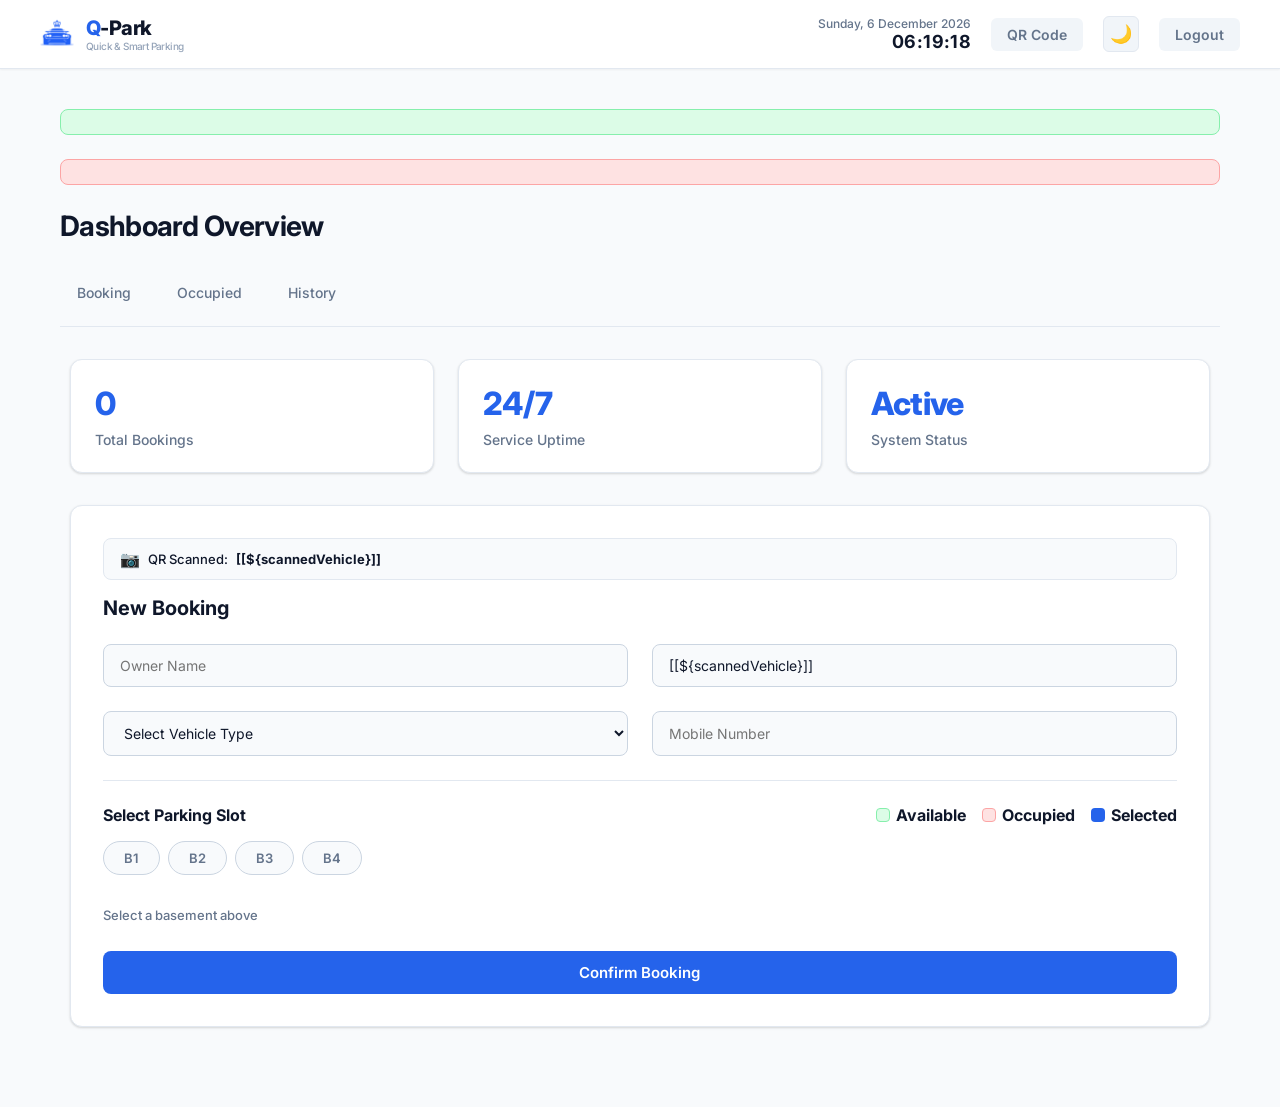
==== src/main/resources/templates/index.html @ b8084961 "QR Part 1" ====
<!DOCTYPE html>
<html xmlns:th="http://www.thymeleaf.org">

<head>

    <meta charset="UTF-8">
    <title>Q-Park - Dashboard</title>
    <link rel="icon" type="image/png" href="/logo.png">

    <link href="https://fonts.googleapis.com/css2?family=Inter:wght@400;500;600;700;800&display=swap" rel="stylesheet">
    <style>

        *{
            margin:0;
            padding:0;
            box-sizing:border-box;
            font-family:'Inter', system-ui, -apple-system, sans-serif;
        }

        :root{
            --bg-body:#F8FAFC;
            --bg-card:#FFFFFF;
            --bg-header:#FFFFFF;
            --bg-input:#F8FAFC;
            --bg-th:#F8FAFC;
            --text-primary:#0F172A;
            --text-secondary:#64748B;
            --text-muted:#94A3B8;
            --border:#E2E8F0;
            --border-input:#CBD5E1;
            --hover-bg:#F1F5F9;
        }
        body.dark-mode{
            --bg-body:#0F172A;
            --bg-card:#1E293B;
            --bg-header:#1E293B;
            --bg-input:#1E293B;
            --bg-th:#1E293B;
            --text-primary:#F1F5F9;
            --text-secondary:#94A3B8;
            --text-muted:#64748B;
            --border:#334155;
            --border-input:#475569;
            --hover-bg:#334155;
        }

        body{
            background-color:var(--bg-body);
            color:var(--text-primary);
            -webkit-font-smoothing: antialiased;
        }
        .header{
            background:var(--bg-header);
            padding:16px 40px;
            display:flex;
            justify-content:space-between;
            align-items:center;
            position:sticky;
            top:0;
            z-index:100;
            border-bottom: 1px solid var(--border);
            box-shadow: 0 1px 2px 0 rgba(0, 0, 0, 0.05);
        }

        .logo{
            font-size:24px;
            font-weight:800;
            letter-spacing: -0.025em;
            color: var(--text-primary);
            display: flex;
            align-items: center;
            gap: 8px;
        }

        .logo span{
            color:#2563EB;
        }

        .logout{
            text-decoration:none;
            background:var(--hover-bg);
            color:var(--text-secondary);
            padding:8px 16px;
            border-radius:6px;
            font-weight:600;
            font-size: 14px;
            transition: all 0.2s;
        }

        .logout:hover{
            background:var(--border);
            color:var(--text-primary);
        }
        .container{
            max-width: 1200px;
            margin: 0 auto;
            padding: 40px 20px;
        }

        h1{
            font-size: 28px;
            font-weight: 700;
            color:var(--text-primary);
            margin-bottom:32px;
            letter-spacing: -0.025em;
        }
        .navbar{
            display:flex;
            gap:12px;
            margin-bottom:32px;
            border-bottom: 1px solid var(--border);
            padding-bottom: 16px;
        }

        .nav-btn{
            background:transparent;
            color:var(--text-secondary);
            border:1px solid transparent;
            padding:8px 16px;
            border-radius:6px;
            cursor:pointer;
            font-weight:500;
            font-size:14px;
            transition:all .2s ease;
        }

        .nav-btn:hover{
            background:var(--hover-bg);
            color:var(--text-primary);
        }

        .nav-btn:focus {
            background: #EFF6FF;
            color: #1D4ED8;
            border-color: #BFDBFE;
        }
        .slider-container{
            overflow:hidden;
            width:100%;
        }

        .slider{
            display:flex;
            width:300%;
            transition:transform .5s cubic-bezier(0.4, 0, 0.2, 1);
            align-items: flex-start;
        }

        .page{
            width:33.333%;
            padding:0 10px;
        }
        .stats{
            display:flex;
            gap:24px;
            margin-bottom:32px;
        }

        .card{
            flex:1;
            background:var(--bg-card);
            padding:24px;
            border-radius:12px;
            border: 1px solid var(--border);
            box-shadow: 0 1px 3px 0 rgba(0, 0, 0, 0.1), 0 1px 2px 0 rgba(0, 0, 0, 0.06);
        }

        .card h2{
            font-size: 32px;
            font-weight: 800;
            color:#2563EB;
            margin-bottom:8px;
            letter-spacing: -0.025em;
        }

        .card p{
            color:var(--text-secondary);
            font-size: 14px;
            font-weight: 500;
        }
        .form-box{
            background:var(--bg-card);
            padding:32px;
            border-radius:12px;
            border: 1px solid var(--border);
            box-shadow: 0 1px 3px 0 rgba(0, 0, 0, 0.1), 0 1px 2px 0 rgba(0, 0, 0, 0.06);
            margin-bottom:40px;
        }

        .form-grid{
            display:grid;
            grid-template-columns:1fr 1fr;
            gap:24px;
        }
        input,
        select{
            width:100%;
            padding:12px 16px;
            border:1px solid var(--border-input);
            border-radius:8px;
            font-size:14px;
            background-color: var(--bg-input);
            color: var(--text-primary);
            transition: all 0.2s;
        }

        input:focus,
        select:focus{
            outline:none;
            border-color:#3B82F6;
            background-color: var(--bg-card);
            box-shadow: 0 0 0 3px rgba(59, 130, 246, 0.1);
        }
        .book-btn{
            margin-top:24px;
            background:#2563EB;
            color:white;
            border:none;
            padding:12px 24px;
            border-radius:8px;
            cursor:pointer;
            font-size:15px;
            font-weight:600;
            transition: background 0.2s;
            width: 100%;
        }

        .book-btn:hover{
            background:#1D4ED8;
        }
        .error{
            color:#EF4444;
            margin-top:16px;
            font-weight:500;
            font-size: 14px;
            text-align: center;
        }
        .table-box{
            background:var(--bg-card);
            border-radius:12px;
            border: 1px solid var(--border);
            box-shadow: 0 1px 3px 0 rgba(0, 0, 0, 0.1), 0 1px 2px 0 rgba(0, 0, 0, 0.06);
            overflow: hidden;
        }

        table{
            width:100%;
            border-collapse:collapse;
        }
        th{
            background:var(--bg-th);
            color:var(--text-secondary);
            padding:16px 24px;
            font-weight: 600;
            font-size: 12px;
            text-transform: uppercase;
            letter-spacing: 0.05em;
            border-bottom: 1px solid var(--border);
            text-align: left;
        }

        td{
            padding:16px 24px;
            text-align:left;
            border-bottom:1px solid var(--border);
            font-size: 14px;
            color: var(--text-primary);
        }

        tr:hover{
            background:var(--hover-bg);
        }
        .delete-btn{
            background:transparent;
            color:#EF4444;
            border: 1px solid #FECACA;
            padding:6px 12px;
            text-decoration:none;
            border-radius:6px;
            font-weight: 500;
            font-size: 13px;
            transition: all 0.2s;
            display: inline-block;
        }

        .delete-btn:hover{
            background:#FEF2F2;
            border-color: #EF4444;
        }
        .slot-layout{
            display:flex;
            flex-direction:column;
            gap:16px;
            margin-top:24px;
            padding-top:24px;
            border-top:1px solid var(--border);
        }
        .slot-header{
            display:flex;
            justify-content:space-between;
            align-items:center;
            flex-wrap:wrap;
            gap:12px;
        }
        .slot-header span{
            font-size:16px;
            font-weight:700;
            color:var(--text-primary);
        }
        .basement-tabs{
            display:flex;
            gap:8px;
            flex-wrap:wrap;
        }
        .basement-tab{
            padding:8px 20px;
            border-radius:20px;
            border:1px solid var(--border-input);
            background:var(--bg-input);
            color:var(--text-secondary);
            font-weight:600;
            font-size:13px;
            cursor:pointer;
            transition:all .2s;
        }
        .basement-tab:hover{
            border-color:#3B82F6;
            color:var(--text-primary);
        }
        .basement-tab.active{
            background:#2563EB;
            color:#fff;
            border-color:#2563EB;
        }
        .legend{
            display:flex;
            gap:16px;
            flex-wrap:wrap;
            font-size:12px;
            color:var(--text-secondary);
            font-weight:500;
        }
        .legend-item{
            display:flex;
            align-items:center;
            gap:6px;
        }
        .legend-dot{
            width:14px;
            height:14px;
            border-radius:4px;
            display:inline-block;
        }
        .legend-dot.avail{ background:#DCFCE7; border:1px solid #86EFAC; }
        .legend-dot.occ{ background:#FEE2E2; border:1px solid #FCA5A5; }
        .legend-dot.sel{ background:#2563EB; }
        body.dark-mode .legend-dot.avail{ background:#064E3B; border-color:#059669; }
        body.dark-mode .legend-dot.occ{ background:#7F1D1D; border-color:#DC2626; }
        .slot-grid{
            display:grid;
            grid-template-columns:repeat(10,1fr);
            gap:8px;
            max-width:100%;
        }
        .slot-tile{
            aspect-ratio:1;
            border-radius:8px;
            display:flex;
            align-items:center;
            justify-content:center;
            font-size:11px;
            font-weight:600;
            cursor:pointer;
            border:2px solid transparent;
            transition:all .15s;
            min-width:0;
            min-height:44px;
            background:var(--bg-input);
            color:var(--text-secondary);
            border-color:var(--border-input);
        }
        .slot-tile.available{
            background:#DCFCE7;
            color:#166534;
            border-color:#86EFAC;
        }
        .slot-tile.available:hover{
            background:#BBF7D0;
            transform:scale(1.08);
        }
        .slot-tile.occupied{
            background:#FEE2E2;
            color:#991B1B;
            border-color:#FCA5A5;
            cursor:not-allowed;
            opacity:.65;
        }
        .slot-tile.selected{
            background:#2563EB !important;
            color:#fff !important;
            border-color:#1D4ED8 !important;
            transform:scale(1.08);
            box-shadow:0 4px 12px rgba(37,99,235,.35);
        }
        body.dark-mode .slot-tile.available{
            background:#064E3B;
            color:#6EE7B7;
            border-color:#059669;
        }
        body.dark-mode .slot-tile.available:hover{
            background:#065F46;
        }
        body.dark-mode .slot-tile.occupied{
            background:#7F1D1D;
            color:#FCA5A5;
            border-color:#DC2626;
        }
        @media(max-width:768px){

            .form-grid{
                grid-template-columns:1fr;
            }

            .stats{
                flex-direction:column;
            }

            .header{
                padding: 16px 20px;
            }

            .slot-grid{
                grid-template-columns:repeat(5,1fr);
                gap:4px;
            }
            .slot-tile{
                font-size:9px;
                min-height:36px;
                border-radius:6px;
            }
            table{
                font-size:12px;
                display: block;
                overflow-x: auto;
            }

        }
    </style>
</head>
<body>

<div class="header">

    <div class="logo" style="gap:12px;">
        <img src="/logo.png" alt="Q-Park" style="width:34px;height:34px;border-radius:8px;object-fit:cover;">
        <div>
            <div style="font-size:20px;font-weight:800;line-height:1.2;"><span>Q</span>-Park</div>
            <div style="font-size:10px;color:#94A3B8;font-weight:500;">Quick &amp; Smart Parking</div>
        </div>
    </div>

    <div style="display:flex;align-items:center;gap:20px;">
        <div id="liveClock" style="text-align:right;">
            <div id="liveDate" style="font-size:12px;color:var(--text-secondary);font-weight:500;"></div>
            <div id="liveTime" style="font-size:18px;font-weight:700;color:var(--text-primary);letter-spacing:0.02em;"></div>
        </div>
        <a href="/qrcode" style="background:var(--hover-bg);color:var(--text-secondary);text-decoration:none;padding:8px 16px;border-radius:6px;font-weight:600;font-size:14px;transition:all 0.2s;display:flex;align-items:center;gap:6px;">QR Code</a>
        <button id="darkModeToggle" onclick="toggleDarkMode()" style="background:var(--hover-bg);border:1px solid var(--border);border-radius:6px;width:36px;height:36px;cursor:pointer;font-size:18px;display:flex;align-items:center;justify-content:center;line-height:1;">🌙</button>
        <a href="/logout" class="logout">
            Logout
        </a>
    </div>

</div>

<div class="container">

    <div th:if="${success}" style="background:#DCFCE7;color:#166534;padding:12px 20px;border-radius:8px;margin-bottom:24px;font-weight:500;font-size:14px;border:1px solid #86EFAC;" th:text="${success}"></div>
    <div th:if="${error}" style="background:#FEE2E2;color:#991B1B;padding:12px 20px;border-radius:8px;margin-bottom:24px;font-weight:500;font-size:14px;border:1px solid #FCA5A5;" th:text="${error}"></div>

    <h1>Dashboard Overview</h1>

    <div class="navbar">

        <button class="nav-btn"
                onclick="showDashboard()">
            Booking
        </button>

        <button class="nav-btn"
                onclick="showOccupied()">
            Occupied
        </button>

        <button class="nav-btn"
                onclick="showHistory()">
            History
        </button>

    </div>
    <div class="slider-container">

        <div class="slider" id="slider">
            <div class="page">

                <div class="stats">

                    <div class="card">
                        <h2 th:text="${#lists.size(list)}">0</h2>
                        <p>Total Bookings</p>
                    </div>

                    <div class="card">
                        <h2>24/7</h2>
                        <p>Service Uptime</p>
                    </div>

                    <div class="card">
                        <h2>Active</h2>
                        <p>System Status</p>
                    </div>

                </div>

                <div class="form-box">

                    <h2 style="margin-bottom:24px; font-size:20px; color:var(--text-primary);">
                        New Booking
                    </h2>

                    <form action="/save" method="post" onsubmit="return validateSlot()">

                        <div class="form-grid">
                            <input type="text"
                                   name="ownerName"
                                   placeholder="Owner Name"
                                   required>
                            <input type="text"
                                   name="vehicleNumber"
                                   id="vehicleInput"
                                   placeholder="KA 01 AB 1234"
                                   pattern="[A-Z]{2} [0-9]{2} [A-Z]{1,2} [0-9]{4}"
                                   oninput="var v=this.value.toUpperCase().replace(/[^A-Z0-9]/g,'');var r='';if(v.length>0)r+=v.slice(0,2);if(v.length>2)r+=' '+v.slice(2,4);if(v.length>4)r+=' '+v.slice(4,Math.min(6,v.length));if(v.length>6)r+=' '+v.slice(6,10);this.value=r;"
                                   required>
                            <select name="vehicleType" required>
                                <option value="">Select Vehicle Type</option>
                                <option value="Car">Car</option>
                                <option value="Bike">Bike</option>
                                <option value="Scooter">Scooter</option>
                                <option value="Auto Rickshaw">Auto Rickshaw</option>
                                <option value="Electric Car">Electric Car</option>
                                <option value="Electric Two Wheeler">Electric Two Wheeler</option>
                            </select>
                            <input type="text"
                                   name="mobileNumber"
                                   placeholder="Mobile Number"
                                   pattern="[0-9]{10}"
                                   maxlength="10"
                                   oninput="this.value=this.value.replace(/[^0-9]/g,'')"
                                   required>
                        </div>

                        <div class="slot-layout" id="slotLayout">
                            <div class="slot-header">
                                <span>Select Parking Slot</span>
                                <div class="legend">
                                    <span class="legend-item"><span class="legend-dot avail"></span> Available</span>
                                    <span class="legend-item"><span class="legend-dot occ"></span> Occupied</span>
                                    <span class="legend-item"><span class="legend-dot sel"></span> Selected</span>
                                </div>
                            </div>
                            <div class="basement-tabs">
                                <div class="basement-tab" data-b="B1" onclick="selectBasement('B1')">B1</div>
                                <div class="basement-tab" data-b="B2" onclick="selectBasement('B2')">B2</div>
                                <div class="basement-tab" data-b="B3" onclick="selectBasement('B3')">B3</div>
                                <div class="basement-tab" data-b="B4" onclick="selectBasement('B4')">B4</div>
                            </div>
                            <div class="slot-grid" id="slotGrid"></div>
                            <input type="hidden" name="slotNumber" id="selectedSlot">
                            <div id="slotStatus" style="font-size:13px;color:var(--text-secondary);font-weight:500;min-height:20px;">Select a basement above</div>
                        </div>

                        <button type="submit" class="book-btn">
                            Confirm Booking
                        </button>

                    </form>

                </div>

            </div>
            <!-- PAGE 2 -->

            <div class="page">

                <div class="table-box">

                    <div style="padding: 24px; border-bottom: 1px solid var(--border);">
                        <h2 style="font-size:20px; color:var(--text-primary);">
                            Active Records
                        </h2>
                        <p style="color:var(--text-secondary); font-size:14px; margin-top:4px;">
                            Manage current parking slot allocations.
                        </p>
                        <form style="padding:20px;display:flex;gap:12px;align-items:center;">

                            <input type="text"
                                   id="searchInput"
                                   oninput="filterTable()"
                                   placeholder="Search by vehicle number, name, type, slot or mobile..."
                                   style="flex:1;">

                            <button type="button" onclick="exportCSV('occupied')" style="padding:8px 16px;background:#2563EB;color:white;border:none;border-radius:6px;cursor:pointer;font-weight:600;font-size:13px;white-space:nowrap;">Export CSV</button>

                        </form>

                        <div style="padding:0 20px 16px 20px;display:flex;gap:8px;flex-wrap:wrap;align-items:center;">
                            <span style="font-size:13px;font-weight:600;color:var(--text-secondary);white-space:nowrap;">Sort by:</span>
                            <select id="sortCol" onchange="sortTable()" style="padding:6px 10px;border:1px solid var(--border-input);border-radius:6px;font-size:13px;background:var(--bg-input);color:var(--text-primary);max-width:140px;">
                                <option value="">Default</option>
                                <option value="type">Vehicle Type</option>
                                <option value="slot">Slot Number</option>
                                <option value="time">Entry Time</option>
                            </select>
                            <button id="sortDirBtn" onclick="toggleSortDir()" style="padding:6px 12px;border:1px solid var(--border-input);border-radius:6px;font-size:13px;background:var(--bg-input);color:var(--text-primary);cursor:pointer;font-weight:600;min-width:90px;">Ascending</button>
                        </div>
                    </div>

                    <table id="occupiedTable">

                        <thead>
                        <tr>
                            <th>ID</th>
                            <th>Owner Name</th>
                            <th>Vehicle Number</th>
                            <th>Vehicle Type</th>
                            <th>Slot Number</th>
                            <th>Mobile</th>
                            <th>Entry Time</th>
                            <th>Actions</th>
                        </tr>
                        </thead>

                        <tbody>

                        <tr th:each="p : ${list}">

                            <td th:text="${p.id}"></td>
                            <td th:text="${p.ownerName}"></td>
                            <td th:text="${p.vehicleNumber}"></td>
                            <td th:text="${p.vehicleType}"></td>
                            <td th:text="${p.slotNumber}"></td>
                            <td th:text="${p.mobileNumber}"></td>
                            <td th:text="${#temporals.format(p.entryTime, 'dd-MM-yyyy | hh:mm a')}"></td>

                            <td>
                                <div style="display: flex; gap: 8px;">
                                    <a th:href="@{/edit/{id}(id=${p.id})}"
                                       style="background:#2563EB;
                                              color:white;
                                              padding:6px 12px;
                                              border-radius:6px;
                                              text-decoration:none;
                                              display:inline-block;">
                                        Edit
                                    </a>

                                    <a th:href="@{/left/{id}(id=${p.id})}"
                                       onclick="return confirm('Mark this vehicle as Left and move to History?')"
                                       style="background:#16A34A;
                                              color:white;
                                              padding:6px 12px;
                                              border-radius:6px;
                                              text-decoration:none;
                                              display:inline-block;
                                              font-weight:600;">
                                        Left
                                    </a>

                                    <a class="delete-btn"
                                       th:href="@{/delete/{id}(id=${p.id})}"
                                       onclick="return confirm('Delete this booking?')">
                                        Delete
                                    </a>
                                </div>
                            </td>

                        </tr>

                        </tbody>

                    </table>

                </div>

            </div>
            <!-- PAGE 3 -->

            <div class="page">

                <div class="table-box">

                    <div style="padding: 24px; border-bottom: 1px solid var(--border);">
                        <h2 style="font-size:20px; color:var(--text-primary);">
                            Parking History
                        </h2>
                        <p style="color:var(--text-secondary); font-size:14px; margin-top:4px;">
                            Records of vehicles that have left.
                        </p>
                        <div style="padding:0 24px 16px 24px;">
                            <button type="button" onclick="exportCSV('history')" style="padding:8px 16px;background:#2563EB;color:white;border:none;border-radius:6px;cursor:pointer;font-weight:600;font-size:13px;">Export CSV</button>
                        </div>
                    </div>

                    <table id="historyTable">

                        <thead>
                        <tr>
                            <th>ID</th>
                            <th>Owner Name</th>
                            <th>Vehicle Number</th>
                            <th>Vehicle Type</th>
                            <th>Slot Number</th>
                            <th>Mobile</th>
                            <th>Entry Time</th>
                            <th>Left At</th>
                        </tr>
                        </thead>

                        <tbody>

                        <tr th:each="p : ${history}">

                            <td th:text="${p.id}"></td>
                            <td th:text="${p.ownerName}"></td>
                            <td th:text="${p.vehicleNumber}"></td>
                            <td th:text="${p.vehicleType}"></td>
                            <td th:text="${p.slotNumber}"></td>
                            <td th:text="${p.mobileNumber}"></td>
                            <td th:text="${#temporals.format(p.entryTime, 'dd-MM-yyyy | hh:mm a')}"></td>
                            <td th:text="${#temporals.format(p.exitTime, 'dd-MM-yyyy | hh:mm a')}"></td>

                        </tr>

                        </tbody>

                    </table>

                </div>

            </div>
        </div> <!-- slider -->

    </div> <!-- slider-container -->

</div> <!-- container -->

<script>
    var occupiedSlots = "[(${occupied})]".split(',').filter(Boolean);

    function showDashboard() {
        document.getElementById("slider").style.transform =
            "translateX(0%)";
    }

    function showOccupied() {
        document.getElementById("slider").style.transform =
            "translateX(-33.333%)";
    }

    function showHistory() {
        document.getElementById("slider").style.transform =
            "translateX(-66.666%)";
    }

    var selectedBasement = '';

    function selectBasement(b) {
        selectedBasement = b;
        document.querySelectorAll('.basement-tab').forEach(function(t) {
            t.classList.toggle('active', t.getAttribute('data-b') === b);
        });
        buildGrid(b);
    }

    function buildGrid(b) {
        var grid = document.getElementById('slotGrid');
        var hidden = document.getElementById('selectedSlot');
        var status = document.getElementById('slotStatus');
        hidden.value = '';
        status.textContent = b + ' — Select a slot';
        grid.innerHTML = '';
        for (var i = 1; i <= 50; i++) {
            var n = i.toString().padStart(2, '0');
            var slotVal = b + '-' + n;
            var tile = document.createElement('div');
            tile.className = 'slot-tile';
            tile.textContent = n;
            tile.dataset.slot = slotVal;
            var isOccupied = occupiedSlots.indexOf(slotVal) >= 0;
            if (isOccupied) {
                tile.classList.add('occupied');
            } else {
                tile.classList.add('available');
                tile.onclick = function() {
                    document.querySelectorAll('.slot-tile.selected').forEach(function(t) {
                        t.classList.remove('selected');
                    });
                    this.classList.add('selected');
                    document.getElementById('selectedSlot').value = this.dataset.slot;
                    document.getElementById('slotStatus').textContent = 'Selected: ' + this.dataset.slot;
                };
            }
            grid.appendChild(tile);
        }
    }

    function validateSlot() {
        var val = document.getElementById('selectedSlot').value;
        if (!val) {
            alert('Please select a parking slot from the grid.');
            return false;
        }
        return true;
    }

    function updateClock() {
        var now = new Date();
        var days = ['Sunday','Monday','Tuesday','Wednesday','Thursday','Friday','Saturday'];
        var months = ['January','February','March','April','May','June','July','August','September','October','November','December'];
        document.getElementById('liveDate').textContent = days[now.getDay()] + ', ' + now.getDate() + ' ' + months[now.getMonth()] + ' ' + now.getFullYear();
        document.getElementById('liveTime').textContent = now.getHours().toString().padStart(2,'0') + ':' + now.getMinutes().toString().padStart(2,'0') + ':' + now.getSeconds().toString().padStart(2,'0');
    }
    updateClock();
    setInterval(updateClock, 1000);

    var sortAsc = true;

    function toggleSortDir() {
        sortAsc = !sortAsc;
        document.getElementById('sortDirBtn').textContent = sortAsc ? 'Ascending' : 'Descending';
        sortTable();
    }

    function sortTable() {
        var mode = document.getElementById('sortCol').value;
        var tbody = document.querySelector('table tbody');
        var rows = Array.from(tbody.querySelectorAll('tr'));
        if (!mode) { rows.forEach(function(r) { r.style.display = ''; }); filterTable(); return; }
        var col;
        if (mode === 'type') col = 3;
        else if (mode === 'slot') col = 4;
        else if (mode === 'time') col = 6;
        rows.sort(function(a, b) {
            var va = a.cells[col].textContent.trim();
            var vb = b.cells[col].textContent.trim();
            var cmp = va.localeCompare(vb);
            return sortAsc ? cmp : -cmp;
        });
        rows.forEach(function(r) { tbody.appendChild(r); });
        filterTable();
    }

    function filterTable() {
        var q = document.getElementById('searchInput').value.toLowerCase();
        var rows = document.querySelectorAll('table tbody tr');
        for (var i = 0; i < rows.length; i++) {
            var text = '';
            var cols = rows[i].querySelectorAll('td');
            for (var j = 0; j < cols.length - 1; j++) {
                text += cols[j].textContent.toLowerCase() + ' ';
            }
            rows[i].style.display = text.indexOf(q) >= 0 ? '' : 'none';
        }
    }

    var scannedVehicle = '[[${scannedVehicle}]]';

    function applyScannedVehicle() {
        if (scannedVehicle && scannedVehicle !== '') {
            var inp = document.getElementById('vehicleInput');
            if (inp) {
                inp.value = scannedVehicle;
                inp.readOnly = true;
                inp.style.background = 'var(--bg-th)';
                inp.style.cursor = 'not-allowed';
            }
            var banner = document.createElement('div');
            banner.id = 'scanBanner';
            banner.style.cssText = 'background:var(--bg-th);color:var(--text-primary);padding:10px 16px;border-radius:8px;margin-bottom:16px;font-weight:500;font-size:13px;border:1px solid var(--border);display:flex;align-items:center;gap:8px;';
            banner.innerHTML = '<span style="font-size:16px;">\uD83D\uDCF7</span> QR Scanned: <strong>' + scannedVehicle + '</strong>';
            var form = document.querySelector('.form-box');
            if (form) form.insertBefore(banner, form.firstChild);
        }
    }
    applyScannedVehicle();

    function toggleDarkMode() {
        document.body.classList.toggle('dark-mode');
        var isDark = document.body.classList.contains('dark-mode');
        localStorage.setItem('sppn-dark-mode', isDark ? 'true' : 'false');
        document.getElementById('darkModeToggle').textContent = isDark ? '\u2600\uFE0F' : '\uD83C\uDF19';
    }

    function applyDarkMode() {
        var isDark = localStorage.getItem('sppn-dark-mode') === 'true';
        if (isDark) {
            document.body.classList.add('dark-mode');
            document.getElementById('darkModeToggle').textContent = '\u2600\uFE0F';
        }
    }
    applyDarkMode();

    function exportCSV(type) {
        var tableId = type === 'occupied' ? 'occupiedTable' : 'historyTable';
        var filename = type === 'occupied' ? 'Occupied_Records.csv' : 'History_Records.csv';
        var table = document.getElementById(tableId);
        var csv = [];
        var ths = table.querySelectorAll('thead th');
        var maxCols = type === 'occupied' ? ths.length - 1 : ths.length;
        var headers = [];
        for (var i = 0; i < maxCols; i++) {
            headers.push('"' + ths[i].textContent.trim() + '"');
        }
        csv.push(headers.join(','));
        var rows = table.querySelectorAll('tbody tr');
        for (var r = 0; r < rows.length; r++) {
            var cols = rows[r].querySelectorAll('td');
            var row = [];
            var limit = type === 'occupied' ? cols.length - 1 : cols.length;
            for (var c = 0; c < limit; c++) {
                row.push('"' + cols[c].textContent.trim() + '"');
            }
            csv.push(row.join(','));
        }
        var blob = new Blob([csv.join('\n')], { type: 'text/csv;charset=utf-8;' });
        var link = document.createElement('a');
        link.href = URL.createObjectURL(blob);
        link.download = filename;
        document.body.appendChild(link);
        link.click();
        document.body.removeChild(link);
    }

</script>
</body>
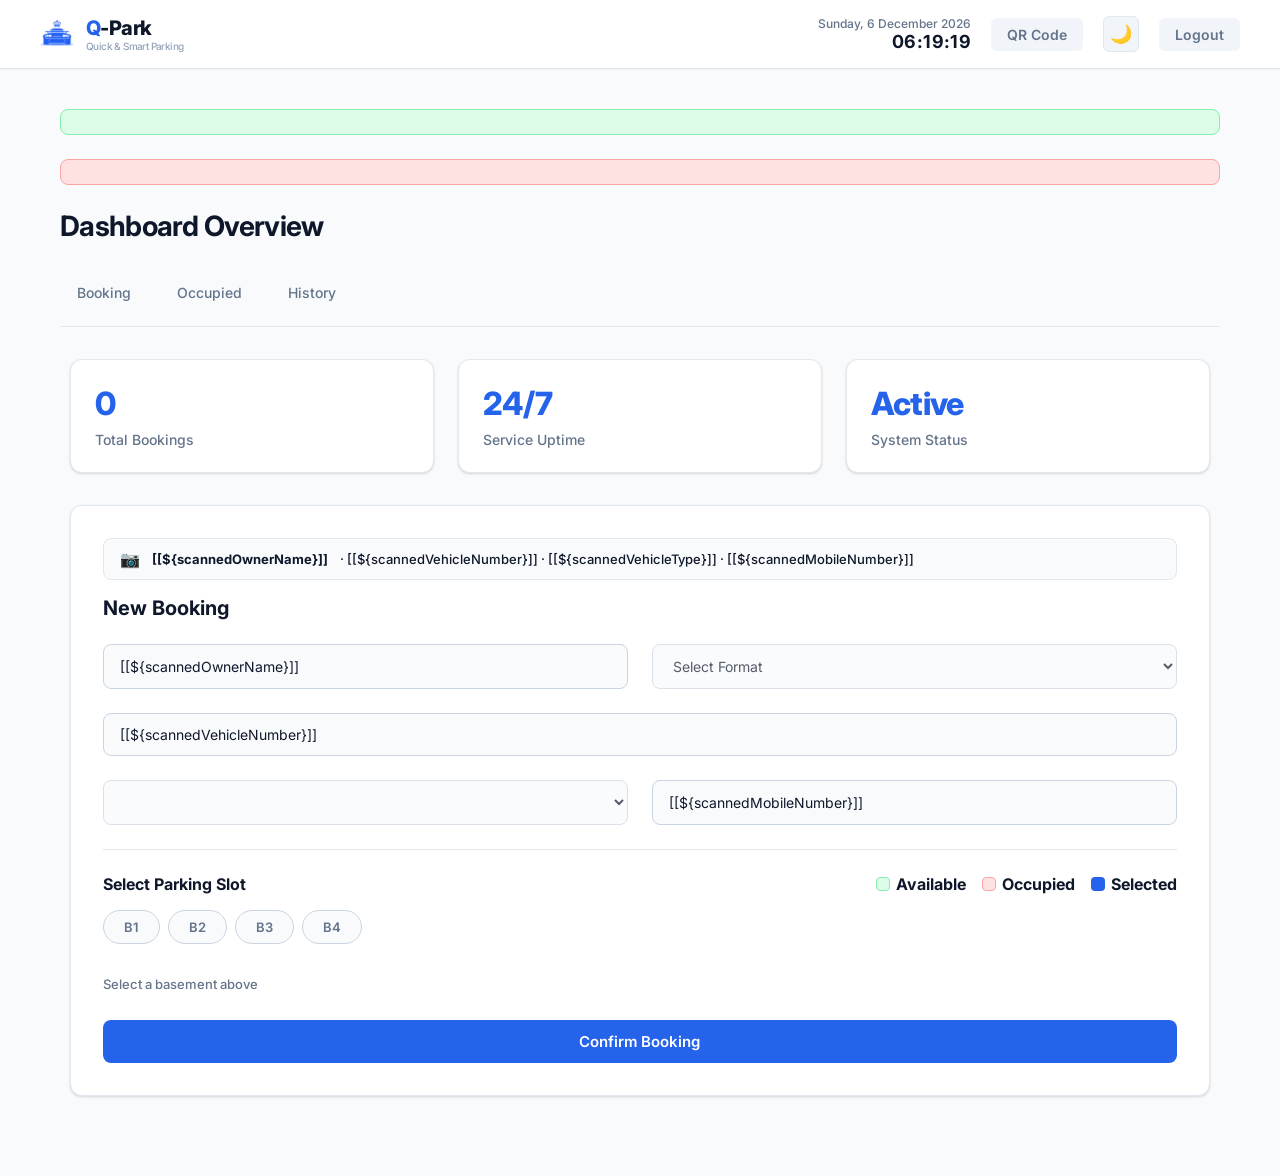
==== commit 912aeada: "Update parking system features and fixes" ====
--- a/src/main/resources/templates/index.html
+++ b/src/main/resources/templates/index.html
@@ -528,21 +528,30 @@
                         New Booking
                     </h2>
 
-                    <form action="/save" method="post" onsubmit="return validateSlot()">
+                    <form action="/save" method="post" onsubmit="return prepareSubmit()">
 
                         <div class="form-grid">
                             <input type="text"
                                    name="ownerName"
+                                   id="ownerNameInput"
                                    placeholder="Owner Name"
                                    required>
+                            <select id="formatSelect" onchange="onFormatChange()">
+                                <option value="">Select Format</option>
+                                <option value="std1">Standard (1-letter) — KA 04 A 2256</option>
+                                <option value="std2">Standard (2-letter) — DL 03 CA 1234</option>
+                                <option value="std3">Standard (3-letter) — ML 04 ASD 5256</option>
+                                <option value="bhr">Bharat Series — 26 BH 9876 AB</option>
+                            </select>
                             <input type="text"
                                    name="vehicleNumber"
                                    id="vehicleInput"
-                                   placeholder="KA 01 AB 1234"
-                                   pattern="[A-Z]{2} [0-9]{2} [A-Z]{1,2} [0-9]{4}"
-                                   oninput="var v=this.value.toUpperCase().replace(/[^A-Z0-9]/g,'');var r='';if(v.length>0)r+=v.slice(0,2);if(v.length>2)r+=' '+v.slice(2,4);if(v.length>4)r+=' '+v.slice(4,Math.min(6,v.length));if(v.length>6)r+=' '+v.slice(6,10);this.value=r;"
+                                   placeholder="Select format above"
+                                   readonly
+                                   style="grid-column:1/-1;background:var(--bg-th);cursor:not-allowed;"
+                                   oninput="this.value=this.value.toUpperCase().replace(/[^A-Z0-9 ]/g,'');"
                                    required>
-                            <select name="vehicleType" required>
+                            <select name="vehicleType" id="vehicleTypeInput" required>
                                 <option value="">Select Vehicle Type</option>
                                 <option value="Car">Car</option>
                                 <option value="Bike">Bike</option>
@@ -553,6 +562,7 @@
                             </select>
                             <input type="text"
                                    name="mobileNumber"
+                                   id="mobileNumberInput"
                                    placeholder="Mobile Number"
                                    pattern="[0-9]{10}"
                                    maxlength="10"
@@ -815,12 +825,16 @@
         }
     }
 
-    function validateSlot() {
+    function prepareSubmit() {
         var val = document.getElementById('selectedSlot').value;
         if (!val) {
             alert('Please select a parking slot from the grid.');
             return false;
         }
+        var fi = document.getElementById('formatSelect');
+        if (fi && fi.disabled) fi.disabled = false;
+        var ti = document.getElementById('vehicleTypeInput');
+        if (ti && ti.disabled) ti.disabled = false;
         return true;
     }
 
@@ -874,21 +888,65 @@
         }
     }
 
-    var scannedVehicle = '[[${scannedVehicle}]]';
+    var formatMap = {
+        'std1': { pattern: '^[A-Z]{2} [0-9]{2} [A-Z]{1} [0-9]{4}$', example: 'KA 04 A 2256' },
+        'std2': { pattern: '^[A-Z]{2} [0-9]{2} [A-Z]{2} [0-9]{4}$', example: 'DL 03 CA 1234' },
+        'std3': { pattern: '^[A-Z]{2} [0-9]{2} [A-Z]{3} [0-9]{4}$', example: 'ML 04 ASD 5256' },
+        'bhr':  { pattern: '^[0-9]{2} BH [0-9]{4} [A-Z]{2}$', example: '26 BH 9876 AB' }
+    };
+
+    function onFormatChange() {
+        var sel = document.getElementById('formatSelect');
+        var inp = document.getElementById('vehicleInput');
+        var fmt = formatMap[sel.value];
+        if (fmt) {
+            inp.placeholder = 'e.g. ' + fmt.example;
+            inp.pattern = fmt.pattern;
+            inp.title = 'Format: ' + fmt.example;
+            inp.readOnly = false;
+            inp.style.background = '';
+            inp.style.cursor = '';
+            inp.value = '';
+        } else {
+            inp.placeholder = 'Select format above';
+            inp.pattern = '';
+            inp.title = '';
+            inp.readOnly = true;
+            inp.style.background = 'var(--bg-th)';
+            inp.style.cursor = 'not-allowed';
+            inp.value = '';
+        }
+    }
+
+    var scannedOwnerName = '[[${scannedOwnerName}]]';
+    var scannedVehicleNumber = '[[${scannedVehicleNumber}]]';
+    var scannedVehicleType = '[[${scannedVehicleType}]]';
+    var scannedMobileNumber = '[[${scannedMobileNumber}]]';
+
+    function setReadOnly(id) {
+        var el = document.getElementById(id);
+        if (!el) return;
+        el.readOnly = true;
+        el.style.background = 'var(--bg-th)';
+        el.style.cursor = 'not-allowed';
+    }
 
     function applyScannedVehicle() {
-        if (scannedVehicle && scannedVehicle !== '') {
-            var inp = document.getElementById('vehicleInput');
-            if (inp) {
-                inp.value = scannedVehicle;
-                inp.readOnly = true;
-                inp.style.background = 'var(--bg-th)';
-                inp.style.cursor = 'not-allowed';
-            }
+        if (scannedVehicleNumber && scannedVehicleNumber !== '') {
+            var oi = document.getElementById('ownerNameInput');
+            if (oi) { oi.value = scannedOwnerName; setReadOnly('ownerNameInput'); }
+            var vi = document.getElementById('vehicleInput');
+            if (vi) { vi.value = scannedVehicleNumber; setReadOnly('vehicleInput'); }
+            var fi = document.getElementById('formatSelect');
+            if (fi) { fi.disabled = true; fi.style.cursor = 'not-allowed'; }
+            var ti = document.getElementById('vehicleTypeInput');
+            if (ti) { ti.value = scannedVehicleType; ti.disabled = true; ti.style.cursor = 'not-allowed'; }
+            var mi = document.getElementById('mobileNumberInput');
+            if (mi) { mi.value = scannedMobileNumber; setReadOnly('mobileNumberInput'); }
             var banner = document.createElement('div');
             banner.id = 'scanBanner';
-            banner.style.cssText = 'background:var(--bg-th);color:var(--text-primary);padding:10px 16px;border-radius:8px;margin-bottom:16px;font-weight:500;font-size:13px;border:1px solid var(--border);display:flex;align-items:center;gap:8px;';
-            banner.innerHTML = '<span style="font-size:16px;">\uD83D\uDCF7</span> QR Scanned: <strong>' + scannedVehicle + '</strong>';
+            banner.style.cssText = 'background:var(--bg-th);color:var(--text-primary);padding:10px 16px;border-radius:8px;margin-bottom:16px;font-weight:500;font-size:13px;border:1px solid var(--border);display:flex;align-items:center;gap:12px;flex-wrap:wrap;';
+            banner.innerHTML = '<span style="font-size:16px;">\uD83D\uDCF7</span> <strong>' + scannedOwnerName + '</strong> \u00B7 ' + scannedVehicleNumber + ' \u00B7 ' + scannedVehicleType + ' \u00B7 ' + scannedMobileNumber;
             var form = document.querySelector('.form-box');
             if (form) form.insertBefore(banner, form.firstChild);
         }
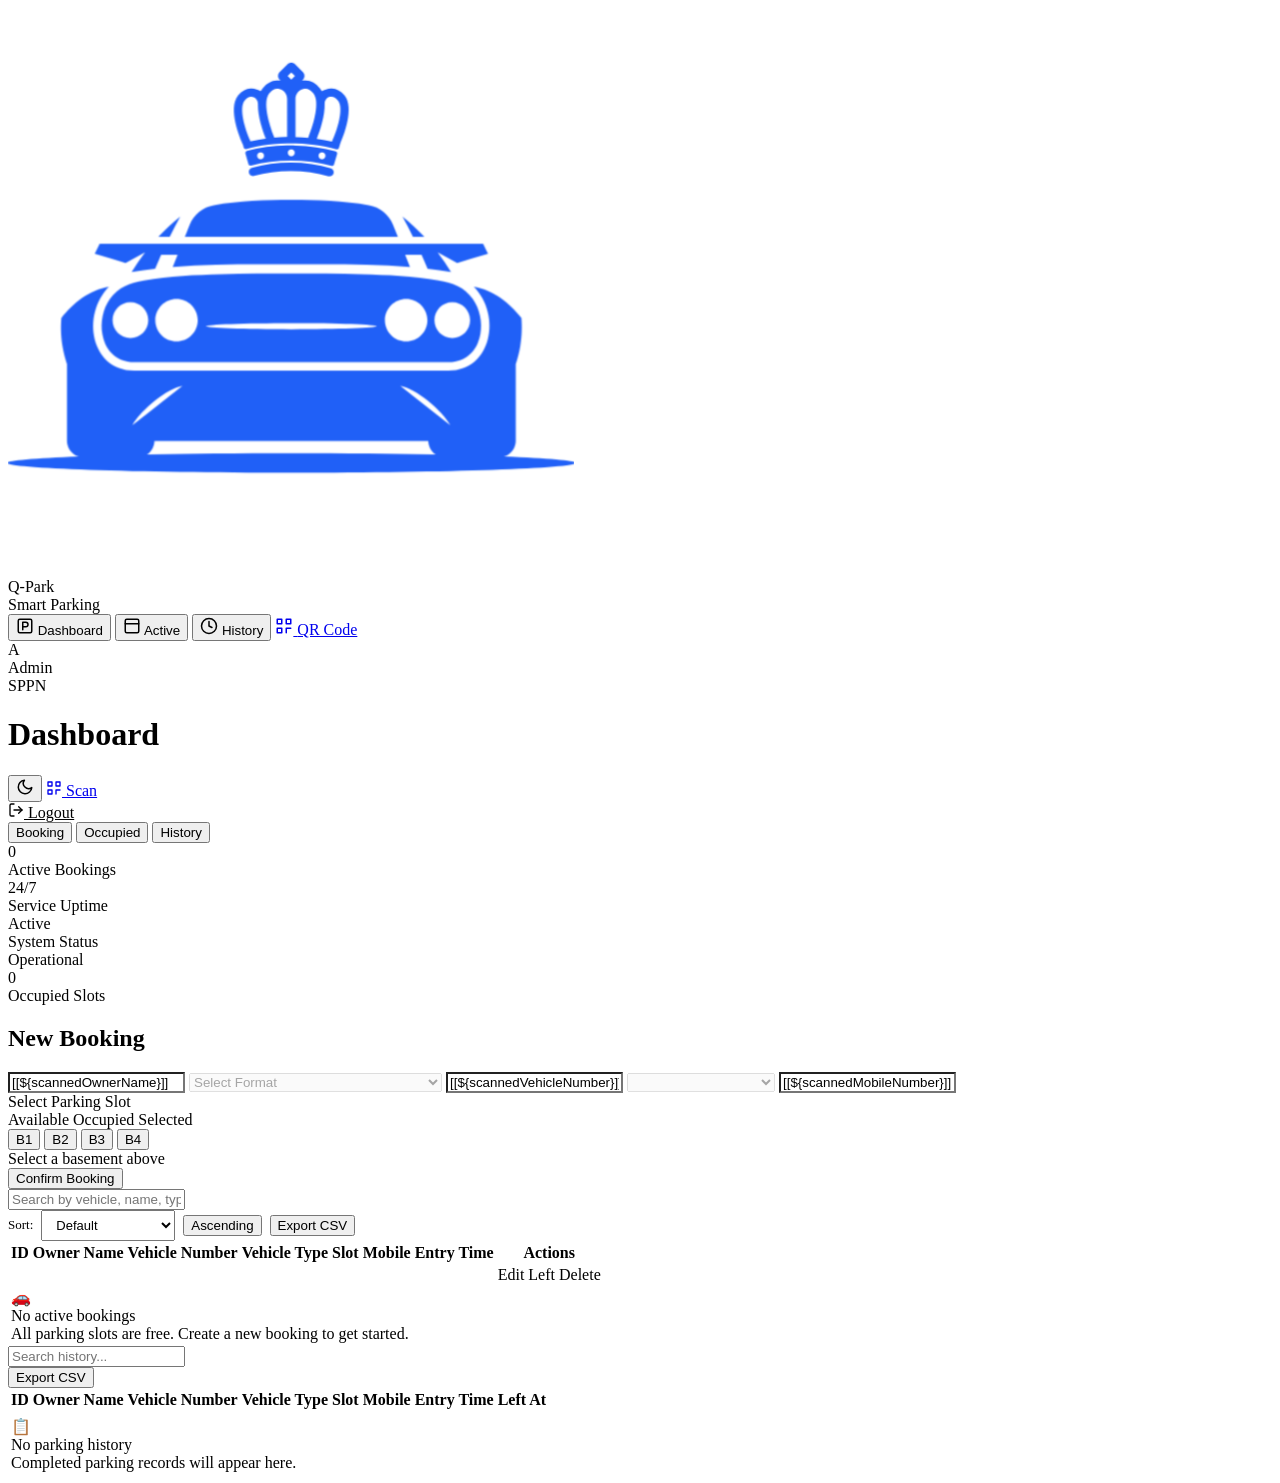
==== commit 2d6f231e: "Phase 1 UI redesign: shared design system, sidebar, toast, modal, pagination" ====
--- a/src/main/resources/templates/index.html
+++ b/src/main/resources/templates/index.html
@@ -1,1004 +1,478 @@
 <!DOCTYPE html>
 <html xmlns:th="http://www.thymeleaf.org">
-
 <head>
-
-    <meta charset="UTF-8">
-    <title>Q-Park - Dashboard</title>
-    <link rel="icon" type="image/png" href="/logo.png">
-
-    <link href="https://fonts.googleapis.com/css2?family=Inter:wght@400;500;600;700;800&display=swap" rel="stylesheet">
-    <style>
-
-        *{
-            margin:0;
-            padding:0;
-            box-sizing:border-box;
-            font-family:'Inter', system-ui, -apple-system, sans-serif;
-        }
-
-        :root{
-            --bg-body:#F8FAFC;
-            --bg-card:#FFFFFF;
-            --bg-header:#FFFFFF;
-            --bg-input:#F8FAFC;
-            --bg-th:#F8FAFC;
-            --text-primary:#0F172A;
-            --text-secondary:#64748B;
-            --text-muted:#94A3B8;
-            --border:#E2E8F0;
-            --border-input:#CBD5E1;
-            --hover-bg:#F1F5F9;
-        }
-        body.dark-mode{
-            --bg-body:#0F172A;
-            --bg-card:#1E293B;
-            --bg-header:#1E293B;
-            --bg-input:#1E293B;
-            --bg-th:#1E293B;
-            --text-primary:#F1F5F9;
-            --text-secondary:#94A3B8;
-            --text-muted:#64748B;
-            --border:#334155;
-            --border-input:#475569;
-            --hover-bg:#334155;
-        }
-
-        body{
-            background-color:var(--bg-body);
-            color:var(--text-primary);
-            -webkit-font-smoothing: antialiased;
-        }
-        .header{
-            background:var(--bg-header);
-            padding:16px 40px;
-            display:flex;
-            justify-content:space-between;
-            align-items:center;
-            position:sticky;
-            top:0;
-            z-index:100;
-            border-bottom: 1px solid var(--border);
-            box-shadow: 0 1px 2px 0 rgba(0, 0, 0, 0.05);
-        }
-
-        .logo{
-            font-size:24px;
-            font-weight:800;
-            letter-spacing: -0.025em;
-            color: var(--text-primary);
-            display: flex;
-            align-items: center;
-            gap: 8px;
-        }
-
-        .logo span{
-            color:#2563EB;
-        }
-
-        .logout{
-            text-decoration:none;
-            background:var(--hover-bg);
-            color:var(--text-secondary);
-            padding:8px 16px;
-            border-radius:6px;
-            font-weight:600;
-            font-size: 14px;
-            transition: all 0.2s;
-        }
-
-        .logout:hover{
-            background:var(--border);
-            color:var(--text-primary);
-        }
-        .container{
-            max-width: 1200px;
-            margin: 0 auto;
-            padding: 40px 20px;
-        }
-
-        h1{
-            font-size: 28px;
-            font-weight: 700;
-            color:var(--text-primary);
-            margin-bottom:32px;
-            letter-spacing: -0.025em;
-        }
-        .navbar{
-            display:flex;
-            gap:12px;
-            margin-bottom:32px;
-            border-bottom: 1px solid var(--border);
-            padding-bottom: 16px;
-        }
-
-        .nav-btn{
-            background:transparent;
-            color:var(--text-secondary);
-            border:1px solid transparent;
-            padding:8px 16px;
-            border-radius:6px;
-            cursor:pointer;
-            font-weight:500;
-            font-size:14px;
-            transition:all .2s ease;
-        }
-
-        .nav-btn:hover{
-            background:var(--hover-bg);
-            color:var(--text-primary);
-        }
-
-        .nav-btn:focus {
-            background: #EFF6FF;
-            color: #1D4ED8;
-            border-color: #BFDBFE;
-        }
-        .slider-container{
-            overflow:hidden;
-            width:100%;
-        }
-
-        .slider{
-            display:flex;
-            width:300%;
-            transition:transform .5s cubic-bezier(0.4, 0, 0.2, 1);
-            align-items: flex-start;
-        }
-
-        .page{
-            width:33.333%;
-            padding:0 10px;
-        }
-        .stats{
-            display:flex;
-            gap:24px;
-            margin-bottom:32px;
-        }
-
-        .card{
-            flex:1;
-            background:var(--bg-card);
-            padding:24px;
-            border-radius:12px;
-            border: 1px solid var(--border);
-            box-shadow: 0 1px 3px 0 rgba(0, 0, 0, 0.1), 0 1px 2px 0 rgba(0, 0, 0, 0.06);
-        }
-
-        .card h2{
-            font-size: 32px;
-            font-weight: 800;
-            color:#2563EB;
-            margin-bottom:8px;
-            letter-spacing: -0.025em;
-        }
-
-        .card p{
-            color:var(--text-secondary);
-            font-size: 14px;
-            font-weight: 500;
-        }
-        .form-box{
-            background:var(--bg-card);
-            padding:32px;
-            border-radius:12px;
-            border: 1px solid var(--border);
-            box-shadow: 0 1px 3px 0 rgba(0, 0, 0, 0.1), 0 1px 2px 0 rgba(0, 0, 0, 0.06);
-            margin-bottom:40px;
-        }
-
-        .form-grid{
-            display:grid;
-            grid-template-columns:1fr 1fr;
-            gap:24px;
-        }
-        input,
-        select{
-            width:100%;
-            padding:12px 16px;
-            border:1px solid var(--border-input);
-            border-radius:8px;
-            font-size:14px;
-            background-color: var(--bg-input);
-            color: var(--text-primary);
-            transition: all 0.2s;
-        }
-
-        input:focus,
-        select:focus{
-            outline:none;
-            border-color:#3B82F6;
-            background-color: var(--bg-card);
-            box-shadow: 0 0 0 3px rgba(59, 130, 246, 0.1);
-        }
-        .book-btn{
-            margin-top:24px;
-            background:#2563EB;
-            color:white;
-            border:none;
-            padding:12px 24px;
-            border-radius:8px;
-            cursor:pointer;
-            font-size:15px;
-            font-weight:600;
-            transition: background 0.2s;
-            width: 100%;
-        }
-
-        .book-btn:hover{
-            background:#1D4ED8;
-        }
-        .error{
-            color:#EF4444;
-            margin-top:16px;
-            font-weight:500;
-            font-size: 14px;
-            text-align: center;
-        }
-        .table-box{
-            background:var(--bg-card);
-            border-radius:12px;
-            border: 1px solid var(--border);
-            box-shadow: 0 1px 3px 0 rgba(0, 0, 0, 0.1), 0 1px 2px 0 rgba(0, 0, 0, 0.06);
-            overflow: hidden;
-        }
-
-        table{
-            width:100%;
-            border-collapse:collapse;
-        }
-        th{
-            background:var(--bg-th);
-            color:var(--text-secondary);
-            padding:16px 24px;
-            font-weight: 600;
-            font-size: 12px;
-            text-transform: uppercase;
-            letter-spacing: 0.05em;
-            border-bottom: 1px solid var(--border);
-            text-align: left;
-        }
-
-        td{
-            padding:16px 24px;
-            text-align:left;
-            border-bottom:1px solid var(--border);
-            font-size: 14px;
-            color: var(--text-primary);
-        }
-
-        tr:hover{
-            background:var(--hover-bg);
-        }
-        .delete-btn{
-            background:transparent;
-            color:#EF4444;
-            border: 1px solid #FECACA;
-            padding:6px 12px;
-            text-decoration:none;
-            border-radius:6px;
-            font-weight: 500;
-            font-size: 13px;
-            transition: all 0.2s;
-            display: inline-block;
-        }
-
-        .delete-btn:hover{
-            background:#FEF2F2;
-            border-color: #EF4444;
-        }
-        .slot-layout{
-            display:flex;
-            flex-direction:column;
-            gap:16px;
-            margin-top:24px;
-            padding-top:24px;
-            border-top:1px solid var(--border);
-        }
-        .slot-header{
-            display:flex;
-            justify-content:space-between;
-            align-items:center;
-            flex-wrap:wrap;
-            gap:12px;
-        }
-        .slot-header span{
-            font-size:16px;
-            font-weight:700;
-            color:var(--text-primary);
-        }
-        .basement-tabs{
-            display:flex;
-            gap:8px;
-            flex-wrap:wrap;
-        }
-        .basement-tab{
-            padding:8px 20px;
-            border-radius:20px;
-            border:1px solid var(--border-input);
-            background:var(--bg-input);
-            color:var(--text-secondary);
-            font-weight:600;
-            font-size:13px;
-            cursor:pointer;
-            transition:all .2s;
-        }
-        .basement-tab:hover{
-            border-color:#3B82F6;
-            color:var(--text-primary);
-        }
-        .basement-tab.active{
-            background:#2563EB;
-            color:#fff;
-            border-color:#2563EB;
-        }
-        .legend{
-            display:flex;
-            gap:16px;
-            flex-wrap:wrap;
-            font-size:12px;
-            color:var(--text-secondary);
-            font-weight:500;
-        }
-        .legend-item{
-            display:flex;
-            align-items:center;
-            gap:6px;
-        }
-        .legend-dot{
-            width:14px;
-            height:14px;
-            border-radius:4px;
-            display:inline-block;
-        }
-        .legend-dot.avail{ background:#DCFCE7; border:1px solid #86EFAC; }
-        .legend-dot.occ{ background:#FEE2E2; border:1px solid #FCA5A5; }
-        .legend-dot.sel{ background:#2563EB; }
-        body.dark-mode .legend-dot.avail{ background:#064E3B; border-color:#059669; }
-        body.dark-mode .legend-dot.occ{ background:#7F1D1D; border-color:#DC2626; }
-        .slot-grid{
-            display:grid;
-            grid-template-columns:repeat(10,1fr);
-            gap:8px;
-            max-width:100%;
-        }
-        .slot-tile{
-            aspect-ratio:1;
-            border-radius:8px;
-            display:flex;
-            align-items:center;
-            justify-content:center;
-            font-size:11px;
-            font-weight:600;
-            cursor:pointer;
-            border:2px solid transparent;
-            transition:all .15s;
-            min-width:0;
-            min-height:44px;
-            background:var(--bg-input);
-            color:var(--text-secondary);
-            border-color:var(--border-input);
-        }
-        .slot-tile.available{
-            background:#DCFCE7;
-            color:#166534;
-            border-color:#86EFAC;
-        }
-        .slot-tile.available:hover{
-            background:#BBF7D0;
-            transform:scale(1.08);
-        }
-        .slot-tile.occupied{
-            background:#FEE2E2;
-            color:#991B1B;
-            border-color:#FCA5A5;
-            cursor:not-allowed;
-            opacity:.65;
-        }
-        .slot-tile.selected{
-            background:#2563EB !important;
-            color:#fff !important;
-            border-color:#1D4ED8 !important;
-            transform:scale(1.08);
-            box-shadow:0 4px 12px rgba(37,99,235,.35);
-        }
-        body.dark-mode .slot-tile.available{
-            background:#064E3B;
-            color:#6EE7B7;
-            border-color:#059669;
-        }
-        body.dark-mode .slot-tile.available:hover{
-            background:#065F46;
-        }
-        body.dark-mode .slot-tile.occupied{
-            background:#7F1D1D;
-            color:#FCA5A5;
-            border-color:#DC2626;
-        }
-        @media(max-width:768px){
-
-            .form-grid{
-                grid-template-columns:1fr;
-            }
-
-            .stats{
-                flex-direction:column;
-            }
-
-            .header{
-                padding: 16px 20px;
-            }
-
-            .slot-grid{
-                grid-template-columns:repeat(5,1fr);
-                gap:4px;
-            }
-            .slot-tile{
-                font-size:9px;
-                min-height:36px;
-                border-radius:6px;
-            }
-            table{
-                font-size:12px;
-                display: block;
-                overflow-x: auto;
-            }
-
-        }
-    </style>
+  <meta charset="UTF-8">
+  <meta name="viewport" content="width=device-width, initial-scale=1.0">
+  <title>Q-Park - Dashboard</title>
+  <link rel="icon" type="image/png" href="/logo.png">
+  <link href="https://fonts.googleapis.com/css2?family=Inter:wght@400;500;600;700&display=swap" rel="stylesheet">
+  <link href="https://fonts.googleapis.com/css2?family=JetBrains+Mono:wght@500;600&display=swap" rel="stylesheet">
+  <link rel="stylesheet" href="/css/styles.css">
 </head>
 <body>
 
-<div class="header">
-
-    <div class="logo" style="gap:12px;">
-        <img src="/logo.png" alt="Q-Park" style="width:34px;height:34px;border-radius:8px;object-fit:cover;">
-        <div>
-            <div style="font-size:20px;font-weight:800;line-height:1.2;"><span>Q</span>-Park</div>
-            <div style="font-size:10px;color:#94A3B8;font-weight:500;">Quick &amp; Smart Parking</div>
-        </div>
+<div id="toastContainer" class="toast-container"></div>
+<div id="activeModal"></div>
+
+<div class="app-layout">
+
+  <!-- Sidebar -->
+  <aside class="sidebar">
+    <div class="sidebar-header">
+      <img src="/logo.png" alt="Q-Park" class="sidebar-logo-img">
+      <div>
+        <div class="sidebar-logo-text"><span>Q</span>-Park</div>
+        <div class="sidebar-logo-sub">Smart Parking</div>
+      </div>
     </div>
-
-    <div style="display:flex;align-items:center;gap:20px;">
-        <div id="liveClock" style="text-align:right;">
-            <div id="liveDate" style="font-size:12px;color:var(--text-secondary);font-weight:500;"></div>
-            <div id="liveTime" style="font-size:18px;font-weight:700;color:var(--text-primary);letter-spacing:0.02em;"></div>
-        </div>
-        <a href="/qrcode" style="background:var(--hover-bg);color:var(--text-secondary);text-decoration:none;padding:8px 16px;border-radius:6px;font-weight:600;font-size:14px;transition:all 0.2s;display:flex;align-items:center;gap:6px;">QR Code</a>
-        <button id="darkModeToggle" onclick="toggleDarkMode()" style="background:var(--hover-bg);border:1px solid var(--border);border-radius:6px;width:36px;height:36px;cursor:pointer;font-size:18px;display:flex;align-items:center;justify-content:center;line-height:1;">🌙</button>
-        <a href="/logout" class="logout">
-            Logout
+    <nav class="sidebar-nav">
+      <button class="sidebar-link active" data-tab="booking" onclick="showTab('booking')">
+        <span class="sidebar-icon">
+          <svg width="18" height="18" viewBox="0 0 24 24" fill="none" stroke="currentColor" stroke-width="2" stroke-linecap="round" stroke-linejoin="round"><rect x="3" y="3" width="18" height="18" rx="2" ry="2"/><path d="M9 17V7h4a3 3 0 1 1 0 6H9"/></svg>
+        </span>
+        <span class="sidebar-label">Dashboard</span>
+      </button>
+      <button class="sidebar-link" data-tab="occupied" onclick="showTab('occupied')">
+        <span class="sidebar-icon">
+          <svg width="18" height="18" viewBox="0 0 24 24" fill="none" stroke="currentColor" stroke-width="2" stroke-linecap="round" stroke-linejoin="round"><rect x="3" y="3" width="18" height="18" rx="2" ry="2"/><path d="M3 9h18"/></svg>
+        </span>
+        <span class="sidebar-label">Active</span>
+      </button>
+      <button class="sidebar-link" data-tab="history" onclick="showTab('history')">
+        <span class="sidebar-icon">
+          <svg width="18" height="18" viewBox="0 0 24 24" fill="none" stroke="currentColor" stroke-width="2" stroke-linecap="round" stroke-linejoin="round"><circle cx="12" cy="12" r="10"/><polyline points="12 6 12 12 16 14"/></svg>
+        </span>
+        <span class="sidebar-label">History</span>
+      </button>
+      <a href="/qrcode" class="sidebar-link">
+        <span class="sidebar-icon">
+          <svg width="18" height="18" viewBox="0 0 24 24" fill="none" stroke="currentColor" stroke-width="2" stroke-linecap="round" stroke-linejoin="round"><rect x="3" y="3" width="6" height="6"/><rect x="15" y="3" width="6" height="6"/><rect x="3" y="15" width="6" height="6"/><path d="M21 15h-6v6"/></svg>
+        </span>
+        <span class="sidebar-label">QR Code</span>
+      </a>
+    </nav>
+    <div class="sidebar-footer">
+      <div class="sidebar-user">
+        <div class="sidebar-avatar">A</div>
+        <div class="sidebar-user-info">
+          <div class="sidebar-user-name">Admin</div>
+          <div class="sidebar-user-role">SPPN</div>
+        </div>
+      </div>
+    </div>
+  </aside>
+
+  <!-- Main Content -->
+  <main class="main-content">
+
+    <!-- Top Bar -->
+    <header class="topbar">
+      <div class="topbar-left">
+        <h1 class="topbar-title" id="pageTitle">Dashboard</h1>
+      </div>
+      <div class="topbar-right">
+        <button id="darkModeToggle" onclick="toggleDarkMode()" class="btn btn-ghost btn-icon" title="Toggle dark mode">
+          <svg width="18" height="18" viewBox="0 0 24 24" fill="none" stroke="currentColor" stroke-width="2" stroke-linecap="round" stroke-linejoin="round"><path d="M21 12.79A9 9 0 1 1 11.21 3 7 7 0 0 0 21 12.79z"/></svg>
+        </button>
+        <a href="/qrcode?scan=1" class="btn btn-ghost btn-sm" title="Scan QR">
+          <svg width="16" height="16" viewBox="0 0 24 24" fill="none" stroke="currentColor" stroke-width="2" stroke-linecap="round" stroke-linejoin="round"><rect x="3" y="3" width="6" height="6"/><rect x="15" y="3" width="6" height="6"/><rect x="3" y="15" width="6" height="6"/><path d="M21 15h-6v6"/></svg>
+          Scan
         </a>
+        <div class="topbar-clock">
+          <div class="topbar-date" id="liveDate"></div>
+          <div class="topbar-time" id="liveTime"></div>
+        </div>
+        <a href="/logout" class="btn btn-ghost btn-sm" style="color:var(--red-500);">
+          <svg width="16" height="16" viewBox="0 0 24 24" fill="none" stroke="currentColor" stroke-width="2" stroke-linecap="round" stroke-linejoin="round"><path d="M9 21H5a2 2 0 0 1-2-2V5a2 2 0 0 1 2-2h4"/><polyline points="16 17 21 12 16 7"/><line x1="21" y1="12" x2="9" y2="12"/></svg>
+          Logout
+        </a>
+      </div>
+    </header>
+
+    <!-- Content -->
+    <div class="content">
+
+      <!-- Alerts -->
+      <div th:if="${success}" class="alert alert-success" th:text="${success}"></div>
+      <div th:if="${error}" class="alert alert-error" th:text="${error}"></div>
+
+      <!-- Tab Bar -->
+      <div class="tab-bar">
+        <button class="tab-btn active" data-tab="booking" onclick="showTab('booking')">Booking</button>
+        <button class="tab-btn" data-tab="occupied" onclick="showTab('occupied')">Occupied</button>
+        <button class="tab-btn" data-tab="history" onclick="showTab('history')">History</button>
+      </div>
+
+      <!-- ===== TAB 1: BOOKING ===== -->
+      <div class="tab-panel active" id="tabBooking">
+
+        <div class="stats-row">
+          <div class="stat-card">
+            <div class="stat-value" th:text="${#lists.size(list)}">0</div>
+            <div class="stat-label">Active Bookings</div>
+          </div>
+          <div class="stat-card">
+            <div class="stat-value">24/7</div>
+            <div class="stat-label">Service Uptime</div>
+          </div>
+          <div class="stat-card">
+            <div class="stat-value">Active</div>
+            <div class="stat-label">System Status</div>
+            <div class="stat-trend up">Operational</div>
+          </div>
+          <div class="stat-card">
+            <div class="stat-value" th:text="${#lists.size(list)}">0</div>
+            <div class="stat-label">Occupied Slots</div>
+          </div>
+        </div>
+
+        <div class="form-box">
+          <h2>New Booking</h2>
+          <form action="/save" method="post" onsubmit="return prepareSubmit()">
+            <div class="form-grid">
+              <input type="text" name="ownerName" id="ownerNameInput" class="input" placeholder="Owner Name" required>
+              <select id="formatSelect" class="input" onchange="onFormatChange()">
+                <option value="">Select Format</option>
+                <option value="std1">Standard (1-letter) — KA 04 A 2256</option>
+                <option value="std2">Standard (2-letter) — DL 03 CA 1234</option>
+                <option value="std3">Standard (3-letter) — ML 04 ASD 5256</option>
+                <option value="bhr">Bharat Series — 26 BH 9876 AB</option>
+              </select>
+              <input type="text" name="vehicleNumber" id="vehicleInput" class="input" placeholder="Select format above" readonly style="grid-column:1/-1;background:var(--bg-th);cursor:not-allowed;" oninput="this.value=this.value.toUpperCase().replace(/[^A-Z0-9 ]/g,'');" required>
+              <select name="vehicleType" id="vehicleTypeInput" class="input" required>
+                <option value="">Select Vehicle Type</option>
+                <option value="Car">Car</option>
+                <option value="Bike">Bike</option>
+                <option value="Scooter">Scooter</option>
+                <option value="Auto Rickshaw">Auto Rickshaw</option>
+                <option value="Electric Car">Electric Car</option>
+                <option value="Electric Two Wheeler">Electric Two Wheeler</option>
+              </select>
+              <input type="text" name="mobileNumber" id="mobileNumberInput" class="input" placeholder="Mobile Number" pattern="[0-9]{10}" maxlength="10" oninput="this.value=this.value.replace(/[^0-9]/g,'')" required>
+            </div>
+
+            <div class="slot-section">
+              <div class="slot-header">
+                <span class="slot-header-label">Select Parking Slot</span>
+                <div class="legend">
+                  <span class="legend-item"><span class="legend-dot avail"></span> Available</span>
+                  <span class="legend-item"><span class="legend-dot occ"></span> Occupied</span>
+                  <span class="legend-item"><span class="legend-dot sel"></span> Selected</span>
+                </div>
+              </div>
+              <div class="basement-tabs">
+                <button class="basement-tab" data-b="B1" onclick="selectBasement('B1')">B1</button>
+                <button class="basement-tab" data-b="B2" onclick="selectBasement('B2')">B2</button>
+                <button class="basement-tab" data-b="B3" onclick="selectBasement('B3')">B3</button>
+                <button class="basement-tab" data-b="B4" onclick="selectBasement('B4')">B4</button>
+              </div>
+              <div class="slot-grid" id="slotGrid"></div>
+              <input type="hidden" name="slotNumber" id="selectedSlot">
+              <div class="slot-status" id="slotStatus">Select a basement above</div>
+            </div>
+
+            <button type="submit" class="btn btn-primary btn-lg btn-full mt-20">Confirm Booking</button>
+          </form>
+        </div>
+
+      </div>
+
+      <!-- ===== TAB 2: OCCUPIED ===== -->
+      <div class="tab-panel" id="tabOccupied">
+
+        <div class="table-container">
+          <div class="table-toolbar">
+            <input type="text" id="occupiedSearch" class="input" placeholder="Search by vehicle, name, type, slot or mobile..." oninput="filterTable('occupiedTable', 'occupiedSearch')">
+            <div style="display:flex;gap:8px;align-items:center;margin-left:auto;">
+              <span style="font-size:13px;color:var(--text-secondary);white-space:nowrap;">Sort:</span>
+              <select id="occupiedSortCol" class="input" style="max-width:140px;padding:6px 28px 6px 10px;font-size:13px;" onchange="sortOccupiedTable()">
+                <option value="">Default</option>
+                <option value="3">Vehicle Type</option>
+                <option value="4">Slot Number</option>
+                <option value="6">Entry Time</option>
+              </select>
+              <button onclick="toggleOccupiedSortDir()" class="btn btn-secondary btn-sm" id="occupiedSortDirBtn">Ascending</button>
+              <button onclick="exportCSV('occupiedTable', 'Occupied_Records.csv')" class="btn btn-primary btn-sm">Export CSV</button>
+            </div>
+          </div>
+          <div style="overflow-x:auto;">
+            <table class="table" id="occupiedTable">
+              <thead>
+                <tr>
+                  <th>ID</th>
+                  <th>Owner Name</th>
+                  <th>Vehicle Number</th>
+                  <th data-sortable="false">Vehicle Type</th>
+                  <th data-sortable="false">Slot</th>
+                  <th>Mobile</th>
+                  <th data-sortable="false">Entry Time</th>
+                  <th data-sortable="false">Actions</th>
+                </tr>
+              </thead>
+              <tbody>
+                <tr th:each="p : ${list}">
+                  <td th:text="${p.id}"></td>
+                  <td th:text="${p.ownerName}"></td>
+                  <td class="mono" th:text="${p.vehicleNumber}"></td>
+                  <td><span class="badge badge-blue" th:text="${p.vehicleType}"></span></td>
+                  <td class="mono" th:text="${p.slotNumber}"></td>
+                  <td th:text="${p.mobileNumber}"></td>
+                  <td style="white-space:nowrap;" th:text="${#temporals.format(p.entryTime, 'dd-MM-yyyy | hh:mm a')}"></td>
+                  <td>
+                    <div class="action-group">
+                      <a th:href="@{/edit/{id}(id=${p.id})}" class="action-btn edit">Edit</a>
+                      <a th:href="@{/left/{id}(id=${p.id})}" class="action-btn left" onclick="return confirmLeft(event, this)">Left</a>
+                      <a th:href="@{/delete/{id}(id=${p.id})}" class="action-btn danger" onclick="return confirmDelete(event, this)">Delete</a>
+                    </div>
+                  </td>
+                </tr>
+                <tr th:if="${#lists.isEmpty(list)}">
+                  <td colspan="8">
+                    <div class="empty-state">
+                      <div class="empty-state-icon">&#128663;</div>
+                      <div class="empty-state-title">No active bookings</div>
+                      <div class="empty-state-desc">All parking slots are free. Create a new booking to get started.</div>
+                    </div>
+                  </td>
+                </tr>
+              </tbody>
+            </table>
+          </div>
+        </div>
+
+      </div>
+
+      <!-- ===== TAB 3: HISTORY ===== -->
+      <div class="tab-panel" id="tabHistory">
+
+        <div class="table-container">
+          <div class="table-toolbar">
+            <input type="text" id="historySearch" class="input" placeholder="Search history..." oninput="filterTable('historyTable', 'historySearch')">
+            <div style="margin-left:auto;">
+              <button onclick="exportCSV('historyTable', 'History_Records.csv')" class="btn btn-primary btn-sm">Export CSV</button>
+            </div>
+          </div>
+          <div style="overflow-x:auto;">
+            <table class="table" id="historyTable">
+              <thead>
+                <tr>
+                  <th>ID</th>
+                  <th>Owner Name</th>
+                  <th>Vehicle Number</th>
+                  <th>Vehicle Type</th>
+                  <th>Slot</th>
+                  <th>Mobile</th>
+                  <th>Entry Time</th>
+                  <th>Left At</th>
+                </tr>
+              </thead>
+              <tbody>
+                <tr th:each="p : ${history}">
+                  <td th:text="${p.id}"></td>
+                  <td th:text="${p.ownerName}"></td>
+                  <td class="mono" th:text="${p.vehicleNumber}"></td>
+                  <td><span class="badge badge-amber" th:text="${p.vehicleType}"></span></td>
+                  <td class="mono" th:text="${p.slotNumber}"></td>
+                  <td th:text="${p.mobileNumber}"></td>
+                  <td style="white-space:nowrap;" th:text="${#temporals.format(p.entryTime, 'dd-MM-yyyy | hh:mm a')}"></td>
+                  <td style="white-space:nowrap;" th:text="${#temporals.format(p.exitTime, 'dd-MM-yyyy | hh:mm a')}"></td>
+                </tr>
+                <tr th:if="${#lists.isEmpty(history)}">
+                  <td colspan="8">
+                    <div class="empty-state">
+                      <div class="empty-state-icon">&#128203;</div>
+                      <div class="empty-state-title">No parking history</div>
+                      <div class="empty-state-desc">Completed parking records will appear here.</div>
+                    </div>
+                  </td>
+                </tr>
+              </tbody>
+            </table>
+          </div>
+        </div>
+
+      </div>
+
     </div>
-
+  </main>
 </div>
 
-<div class="container">
-
-    <div th:if="${success}" style="background:#DCFCE7;color:#166534;padding:12px 20px;border-radius:8px;margin-bottom:24px;font-weight:500;font-size:14px;border:1px solid #86EFAC;" th:text="${success}"></div>
-    <div th:if="${error}" style="background:#FEE2E2;color:#991B1B;padding:12px 20px;border-radius:8px;margin-bottom:24px;font-weight:500;font-size:14px;border:1px solid #FCA5A5;" th:text="${error}"></div>
-
-    <h1>Dashboard Overview</h1>
-
-    <div class="navbar">
-
-        <button class="nav-btn"
-                onclick="showDashboard()">
-            Booking
-        </button>
-
-        <button class="nav-btn"
-                onclick="showOccupied()">
-            Occupied
-        </button>
-
-        <button class="nav-btn"
-                onclick="showHistory()">
-            History
-        </button>
-
-    </div>
-    <div class="slider-container">
-
-        <div class="slider" id="slider">
-            <div class="page">
-
-                <div class="stats">
-
-                    <div class="card">
-                        <h2 th:text="${#lists.size(list)}">0</h2>
-                        <p>Total Bookings</p>
-                    </div>
-
-                    <div class="card">
-                        <h2>24/7</h2>
-                        <p>Service Uptime</p>
-                    </div>
-
-                    <div class="card">
-                        <h2>Active</h2>
-                        <p>System Status</p>
-                    </div>
-
-                </div>
-
-                <div class="form-box">
-
-                    <h2 style="margin-bottom:24px; font-size:20px; color:var(--text-primary);">
-                        New Booking
-                    </h2>
-
-                    <form action="/save" method="post" onsubmit="return prepareSubmit()">
-
-                        <div class="form-grid">
-                            <input type="text"
-                                   name="ownerName"
-                                   id="ownerNameInput"
-                                   placeholder="Owner Name"
-                                   required>
-                            <select id="formatSelect" onchange="onFormatChange()">
-                                <option value="">Select Format</option>
-                                <option value="std1">Standard (1-letter) — KA 04 A 2256</option>
-                                <option value="std2">Standard (2-letter) — DL 03 CA 1234</option>
-                                <option value="std3">Standard (3-letter) — ML 04 ASD 5256</option>
-                                <option value="bhr">Bharat Series — 26 BH 9876 AB</option>
-                            </select>
-                            <input type="text"
-                                   name="vehicleNumber"
-                                   id="vehicleInput"
-                                   placeholder="Select format above"
-                                   readonly
-                                   style="grid-column:1/-1;background:var(--bg-th);cursor:not-allowed;"
-                                   oninput="this.value=this.value.toUpperCase().replace(/[^A-Z0-9 ]/g,'');"
-                                   required>
-                            <select name="vehicleType" id="vehicleTypeInput" required>
-                                <option value="">Select Vehicle Type</option>
-                                <option value="Car">Car</option>
-                                <option value="Bike">Bike</option>
-                                <option value="Scooter">Scooter</option>
-                                <option value="Auto Rickshaw">Auto Rickshaw</option>
-                                <option value="Electric Car">Electric Car</option>
-                                <option value="Electric Two Wheeler">Electric Two Wheeler</option>
-                            </select>
-                            <input type="text"
-                                   name="mobileNumber"
-                                   id="mobileNumberInput"
-                                   placeholder="Mobile Number"
-                                   pattern="[0-9]{10}"
-                                   maxlength="10"
-                                   oninput="this.value=this.value.replace(/[^0-9]/g,'')"
-                                   required>
-                        </div>
-
-                        <div class="slot-layout" id="slotLayout">
-                            <div class="slot-header">
-                                <span>Select Parking Slot</span>
-                                <div class="legend">
-                                    <span class="legend-item"><span class="legend-dot avail"></span> Available</span>
-                                    <span class="legend-item"><span class="legend-dot occ"></span> Occupied</span>
-                                    <span class="legend-item"><span class="legend-dot sel"></span> Selected</span>
-                                </div>
-                            </div>
-                            <div class="basement-tabs">
-                                <div class="basement-tab" data-b="B1" onclick="selectBasement('B1')">B1</div>
-                                <div class="basement-tab" data-b="B2" onclick="selectBasement('B2')">B2</div>
-                                <div class="basement-tab" data-b="B3" onclick="selectBasement('B3')">B3</div>
-                                <div class="basement-tab" data-b="B4" onclick="selectBasement('B4')">B4</div>
-                            </div>
-                            <div class="slot-grid" id="slotGrid"></div>
-                            <input type="hidden" name="slotNumber" id="selectedSlot">
-                            <div id="slotStatus" style="font-size:13px;color:var(--text-secondary);font-weight:500;min-height:20px;">Select a basement above</div>
-                        </div>
-
-                        <button type="submit" class="book-btn">
-                            Confirm Booking
-                        </button>
-
-                    </form>
-
-                </div>
-
-            </div>
-            <!-- PAGE 2 -->
-
-            <div class="page">
-
-                <div class="table-box">
-
-                    <div style="padding: 24px; border-bottom: 1px solid var(--border);">
-                        <h2 style="font-size:20px; color:var(--text-primary);">
-                            Active Records
-                        </h2>
-                        <p style="color:var(--text-secondary); font-size:14px; margin-top:4px;">
-                            Manage current parking slot allocations.
-                        </p>
-                        <form style="padding:20px;display:flex;gap:12px;align-items:center;">
-
-                            <input type="text"
-                                   id="searchInput"
-                                   oninput="filterTable()"
-                                   placeholder="Search by vehicle number, name, type, slot or mobile..."
-                                   style="flex:1;">
-
-                            <button type="button" onclick="exportCSV('occupied')" style="padding:8px 16px;background:#2563EB;color:white;border:none;border-radius:6px;cursor:pointer;font-weight:600;font-size:13px;white-space:nowrap;">Export CSV</button>
-
-                        </form>
-
-                        <div style="padding:0 20px 16px 20px;display:flex;gap:8px;flex-wrap:wrap;align-items:center;">
-                            <span style="font-size:13px;font-weight:600;color:var(--text-secondary);white-space:nowrap;">Sort by:</span>
-                            <select id="sortCol" onchange="sortTable()" style="padding:6px 10px;border:1px solid var(--border-input);border-radius:6px;font-size:13px;background:var(--bg-input);color:var(--text-primary);max-width:140px;">
-                                <option value="">Default</option>
-                                <option value="type">Vehicle Type</option>
-                                <option value="slot">Slot Number</option>
-                                <option value="time">Entry Time</option>
-                            </select>
-                            <button id="sortDirBtn" onclick="toggleSortDir()" style="padding:6px 12px;border:1px solid var(--border-input);border-radius:6px;font-size:13px;background:var(--bg-input);color:var(--text-primary);cursor:pointer;font-weight:600;min-width:90px;">Ascending</button>
-                        </div>
-                    </div>
-
-                    <table id="occupiedTable">
-
-                        <thead>
-                        <tr>
-                            <th>ID</th>
-                            <th>Owner Name</th>
-                            <th>Vehicle Number</th>
-                            <th>Vehicle Type</th>
-                            <th>Slot Number</th>
-                            <th>Mobile</th>
-                            <th>Entry Time</th>
-                            <th>Actions</th>
-                        </tr>
-                        </thead>
-
-                        <tbody>
-
-                        <tr th:each="p : ${list}">
-
-                            <td th:text="${p.id}"></td>
-                            <td th:text="${p.ownerName}"></td>
-                            <td th:text="${p.vehicleNumber}"></td>
-                            <td th:text="${p.vehicleType}"></td>
-                            <td th:text="${p.slotNumber}"></td>
-                            <td th:text="${p.mobileNumber}"></td>
-                            <td th:text="${#temporals.format(p.entryTime, 'dd-MM-yyyy | hh:mm a')}"></td>
-
-                            <td>
-                                <div style="display: flex; gap: 8px;">
-                                    <a th:href="@{/edit/{id}(id=${p.id})}"
-                                       style="background:#2563EB;
-                                              color:white;
-                                              padding:6px 12px;
-                                              border-radius:6px;
-                                              text-decoration:none;
-                                              display:inline-block;">
-                                        Edit
-                                    </a>
-
-                                    <a th:href="@{/left/{id}(id=${p.id})}"
-                                       onclick="return confirm('Mark this vehicle as Left and move to History?')"
-                                       style="background:#16A34A;
-                                              color:white;
-                                              padding:6px 12px;
-                                              border-radius:6px;
-                                              text-decoration:none;
-                                              display:inline-block;
-                                              font-weight:600;">
-                                        Left
-                                    </a>
-
-                                    <a class="delete-btn"
-                                       th:href="@{/delete/{id}(id=${p.id})}"
-                                       onclick="return confirm('Delete this booking?')">
-                                        Delete
-                                    </a>
-                                </div>
-                            </td>
-
-                        </tr>
-
-                        </tbody>
-
-                    </table>
-
-                </div>
-
-            </div>
-            <!-- PAGE 3 -->
-
-            <div class="page">
-
-                <div class="table-box">
-
-                    <div style="padding: 24px; border-bottom: 1px solid var(--border);">
-                        <h2 style="font-size:20px; color:var(--text-primary);">
-                            Parking History
-                        </h2>
-                        <p style="color:var(--text-secondary); font-size:14px; margin-top:4px;">
-                            Records of vehicles that have left.
-                        </p>
-                        <div style="padding:0 24px 16px 24px;">
-                            <button type="button" onclick="exportCSV('history')" style="padding:8px 16px;background:#2563EB;color:white;border:none;border-radius:6px;cursor:pointer;font-weight:600;font-size:13px;">Export CSV</button>
-                        </div>
-                    </div>
-
-                    <table id="historyTable">
-
-                        <thead>
-                        <tr>
-                            <th>ID</th>
-                            <th>Owner Name</th>
-                            <th>Vehicle Number</th>
-                            <th>Vehicle Type</th>
-                            <th>Slot Number</th>
-                            <th>Mobile</th>
-                            <th>Entry Time</th>
-                            <th>Left At</th>
-                        </tr>
-                        </thead>
-
-                        <tbody>
-
-                        <tr th:each="p : ${history}">
-
-                            <td th:text="${p.id}"></td>
-                            <td th:text="${p.ownerName}"></td>
-                            <td th:text="${p.vehicleNumber}"></td>
-                            <td th:text="${p.vehicleType}"></td>
-                            <td th:text="${p.slotNumber}"></td>
-                            <td th:text="${p.mobileNumber}"></td>
-                            <td th:text="${#temporals.format(p.entryTime, 'dd-MM-yyyy | hh:mm a')}"></td>
-                            <td th:text="${#temporals.format(p.exitTime, 'dd-MM-yyyy | hh:mm a')}"></td>
-
-                        </tr>
-
-                        </tbody>
-
-                    </table>
-
-                </div>
-
-            </div>
-        </div> <!-- slider -->
-
-    </div> <!-- slider-container -->
-
-</div> <!-- container -->
-
+<!-- ===== Page-Specific Script ===== -->
 <script>
-    var occupiedSlots = "[(${occupied})]".split(',').filter(Boolean);
-
-    function showDashboard() {
-        document.getElementById("slider").style.transform =
-            "translateX(0%)";
+  var occupiedSlots = "[(${occupied})]";
+  var scannedOwnerName = '[[${scannedOwnerName}]]';
+  var scannedVehicleNumber = '[[${scannedVehicleNumber}]]';
+  var scannedVehicleType = '[[${scannedVehicleType}]]';
+  var scannedMobileNumber = '[[${scannedMobileNumber}]]';
+
+  var selectedBasement = '';
+  var occupiedSortAsc = true;
+
+  // --- Tab Switching ---
+  function showTab(name) {
+    var titles = { booking: 'Dashboard', occupied: 'Active Bookings', history: 'Parking History' };
+    document.getElementById('pageTitle').textContent = titles[name] || 'Dashboard';
+
+    document.querySelectorAll('.tab-btn').forEach(function (b) { b.classList.remove('active'); });
+    document.querySelectorAll('.tab-panel').forEach(function (p) { p.classList.remove('active'); });
+
+    document.getElementById('tab' + name.charAt(0).toUpperCase() + name.slice(1)).classList.add('active');
+    document.querySelector('.tab-btn[data-tab="' + name + '"]').classList.add('active');
+
+    document.querySelectorAll('.sidebar-link[data-tab]').forEach(function (l) {
+      l.classList.toggle('active', l.getAttribute('data-tab') === name);
+    });
+  }
+
+  // --- Slot Grid ---
+  function selectBasement(b) {
+    selectedBasement = b;
+    document.querySelectorAll('.basement-tab').forEach(function (t) {
+      t.classList.toggle('active', t.getAttribute('data-b') === b);
+    });
+    buildGrid(b);
+  }
+
+  function buildGrid(b) {
+    var grid = document.getElementById('slotGrid');
+    var hidden = document.getElementById('selectedSlot');
+    var status = document.getElementById('slotStatus');
+    hidden.value = '';
+    status.textContent = b + ' — Select a slot';
+    grid.innerHTML = '';
+    var occ = occupiedSlots.split(',').filter(Boolean);
+    for (var i = 1; i <= 50; i++) {
+      var n = i.toString().padStart(2, '0');
+      var slotVal = b + '-' + n;
+      var tile = document.createElement('div');
+      tile.className = 'slot-tile';
+      tile.textContent = n;
+      tile.dataset.slot = slotVal;
+      if (occ.indexOf(slotVal) >= 0) {
+        tile.classList.add('occupied');
+      } else {
+        tile.classList.add('available');
+        tile.onclick = function () {
+          document.querySelectorAll('.slot-tile.selected').forEach(function (t) { t.classList.remove('selected'); });
+          this.classList.add('selected');
+          document.getElementById('selectedSlot').value = this.dataset.slot;
+          document.getElementById('slotStatus').textContent = 'Selected: ' + this.dataset.slot;
+        };
+      }
+      grid.appendChild(tile);
     }
-
-    function showOccupied() {
-        document.getElementById("slider").style.transform =
-            "translateX(-33.333%)";
+  }
+
+  // --- Form Submit ---
+  function prepareSubmit() {
+    var val = document.getElementById('selectedSlot').value;
+    if (!val) {
+      Toast.error('Please select a parking slot from the grid.');
+      return false;
     }
-
-    function showHistory() {
-        document.getElementById("slider").style.transform =
-            "translateX(-66.666%)";
+    var fi = document.getElementById('formatSelect');
+    if (fi && fi.disabled) fi.disabled = false;
+    var ti = document.getElementById('vehicleTypeInput');
+    if (ti && ti.disabled) ti.disabled = false;
+    return true;
+  }
+
+  // --- Vehicle Format ---
+  var formatMap = {
+    'std1': { pattern: '^[A-Z]{2} [0-9]{2} [A-Z]{1} [0-9]{4}$', example: 'KA 04 A 2256' },
+    'std2': { pattern: '^[A-Z]{2} [0-9]{2} [A-Z]{2} [0-9]{4}$', example: 'DL 03 CA 1234' },
+    'std3': { pattern: '^[A-Z]{2} [0-9]{2} [A-Z]{3} [0-9]{4}$', example: 'ML 04 ASD 5256' },
+    'bhr':  { pattern: '^[0-9]{2} BH [0-9]{4} [A-Z]{2}$', example: '26 BH 9876 AB' }
+  };
+
+  function onFormatChange() {
+    var sel = document.getElementById('formatSelect');
+    var inp = document.getElementById('vehicleInput');
+    var fmt = formatMap[sel.value];
+    if (fmt) {
+      inp.placeholder = 'e.g. ' + fmt.example;
+      inp.pattern = fmt.pattern;
+      inp.title = 'Format: ' + fmt.example;
+      inp.readOnly = false;
+      inp.style.background = '';
+      inp.style.cursor = '';
+      inp.value = '';
+    } else {
+      inp.placeholder = 'Select format above';
+      inp.pattern = '';
+      inp.title = '';
+      inp.readOnly = true;
+      inp.style.background = 'var(--bg-th)';
+      inp.style.cursor = 'not-allowed';
+      inp.value = '';
     }
-
-    var selectedBasement = '';
-
-    function selectBasement(b) {
-        selectedBasement = b;
-        document.querySelectorAll('.basement-tab').forEach(function(t) {
-            t.classList.toggle('active', t.getAttribute('data-b') === b);
-        });
-        buildGrid(b);
+  }
+
+  // --- Scanned Vehicle Auto-fill ---
+  function applyScannedVehicle() {
+    if (scannedVehicleNumber && scannedVehicleNumber !== '') {
+      var oi = document.getElementById('ownerNameInput');
+      if (oi) { oi.value = scannedOwnerName; oi.readOnly = true; oi.style.background = 'var(--bg-th)'; oi.style.cursor = 'not-allowed'; }
+      var vi = document.getElementById('vehicleInput');
+      if (vi) { vi.value = scannedVehicleNumber; vi.readOnly = true; vi.style.background = 'var(--bg-th)'; vi.style.cursor = 'not-allowed'; }
+      var fi = document.getElementById('formatSelect');
+      if (fi) { fi.disabled = true; fi.style.cursor = 'not-allowed'; }
+      var ti = document.getElementById('vehicleTypeInput');
+      if (ti) { ti.value = scannedVehicleType; ti.disabled = true; ti.style.cursor = 'not-allowed'; }
+      var mi = document.getElementById('mobileNumberInput');
+      if (mi) { mi.value = scannedMobileNumber; mi.readOnly = true; mi.style.background = 'var(--bg-th)'; mi.style.cursor = 'not-allowed'; }
     }
-
-    function buildGrid(b) {
-        var grid = document.getElementById('slotGrid');
-        var hidden = document.getElementById('selectedSlot');
-        var status = document.getElementById('slotStatus');
-        hidden.value = '';
-        status.textContent = b + ' — Select a slot';
-        grid.innerHTML = '';
-        for (var i = 1; i <= 50; i++) {
-            var n = i.toString().padStart(2, '0');
-            var slotVal = b + '-' + n;
-            var tile = document.createElement('div');
-            tile.className = 'slot-tile';
-            tile.textContent = n;
-            tile.dataset.slot = slotVal;
-            var isOccupied = occupiedSlots.indexOf(slotVal) >= 0;
-            if (isOccupied) {
-                tile.classList.add('occupied');
-            } else {
-                tile.classList.add('available');
-                tile.onclick = function() {
-                    document.querySelectorAll('.slot-tile.selected').forEach(function(t) {
-                        t.classList.remove('selected');
-                    });
-                    this.classList.add('selected');
-                    document.getElementById('selectedSlot').value = this.dataset.slot;
-                    document.getElementById('slotStatus').textContent = 'Selected: ' + this.dataset.slot;
-                };
-            }
-            grid.appendChild(tile);
-        }
-    }
-
-    function prepareSubmit() {
-        var val = document.getElementById('selectedSlot').value;
-        if (!val) {
-            alert('Please select a parking slot from the grid.');
-            return false;
-        }
-        var fi = document.getElementById('formatSelect');
-        if (fi && fi.disabled) fi.disabled = false;
-        var ti = document.getElementById('vehicleTypeInput');
-        if (ti && ti.disabled) ti.disabled = false;
-        return true;
-    }
-
-    function updateClock() {
-        var now = new Date();
-        var days = ['Sunday','Monday','Tuesday','Wednesday','Thursday','Friday','Saturday'];
-        var months = ['January','February','March','April','May','June','July','August','September','October','November','December'];
-        document.getElementById('liveDate').textContent = days[now.getDay()] + ', ' + now.getDate() + ' ' + months[now.getMonth()] + ' ' + now.getFullYear();
-        document.getElementById('liveTime').textContent = now.getHours().toString().padStart(2,'0') + ':' + now.getMinutes().toString().padStart(2,'0') + ':' + now.getSeconds().toString().padStart(2,'0');
-    }
-    updateClock();
-    setInterval(updateClock, 1000);
-
-    var sortAsc = true;
-
-    function toggleSortDir() {
-        sortAsc = !sortAsc;
-        document.getElementById('sortDirBtn').textContent = sortAsc ? 'Ascending' : 'Descending';
-        sortTable();
-    }
-
-    function sortTable() {
-        var mode = document.getElementById('sortCol').value;
-        var tbody = document.querySelector('table tbody');
-        var rows = Array.from(tbody.querySelectorAll('tr'));
-        if (!mode) { rows.forEach(function(r) { r.style.display = ''; }); filterTable(); return; }
-        var col;
-        if (mode === 'type') col = 3;
-        else if (mode === 'slot') col = 4;
-        else if (mode === 'time') col = 6;
-        rows.sort(function(a, b) {
-            var va = a.cells[col].textContent.trim();
-            var vb = b.cells[col].textContent.trim();
-            var cmp = va.localeCompare(vb);
-            return sortAsc ? cmp : -cmp;
-        });
-        rows.forEach(function(r) { tbody.appendChild(r); });
-        filterTable();
-    }
-
-    function filterTable() {
-        var q = document.getElementById('searchInput').value.toLowerCase();
-        var rows = document.querySelectorAll('table tbody tr');
-        for (var i = 0; i < rows.length; i++) {
-            var text = '';
-            var cols = rows[i].querySelectorAll('td');
-            for (var j = 0; j < cols.length - 1; j++) {
-                text += cols[j].textContent.toLowerCase() + ' ';
-            }
-            rows[i].style.display = text.indexOf(q) >= 0 ? '' : 'none';
-        }
-    }
-
-    var formatMap = {
-        'std1': { pattern: '^[A-Z]{2} [0-9]{2} [A-Z]{1} [0-9]{4}$', example: 'KA 04 A 2256' },
-        'std2': { pattern: '^[A-Z]{2} [0-9]{2} [A-Z]{2} [0-9]{4}$', example: 'DL 03 CA 1234' },
-        'std3': { pattern: '^[A-Z]{2} [0-9]{2} [A-Z]{3} [0-9]{4}$', example: 'ML 04 ASD 5256' },
-        'bhr':  { pattern: '^[0-9]{2} BH [0-9]{4} [A-Z]{2}$', example: '26 BH 9876 AB' }
-    };
-
-    function onFormatChange() {
-        var sel = document.getElementById('formatSelect');
-        var inp = document.getElementById('vehicleInput');
-        var fmt = formatMap[sel.value];
-        if (fmt) {
-            inp.placeholder = 'e.g. ' + fmt.example;
-            inp.pattern = fmt.pattern;
-            inp.title = 'Format: ' + fmt.example;
-            inp.readOnly = false;
-            inp.style.background = '';
-            inp.style.cursor = '';
-            inp.value = '';
-        } else {
-            inp.placeholder = 'Select format above';
-            inp.pattern = '';
-            inp.title = '';
-            inp.readOnly = true;
-            inp.style.background = 'var(--bg-th)';
-            inp.style.cursor = 'not-allowed';
-            inp.value = '';
-        }
-    }
-
-    var scannedOwnerName = '[[${scannedOwnerName}]]';
-    var scannedVehicleNumber = '[[${scannedVehicleNumber}]]';
-    var scannedVehicleType = '[[${scannedVehicleType}]]';
-    var scannedMobileNumber = '[[${scannedMobileNumber}]]';
-
-    function setReadOnly(id) {
-        var el = document.getElementById(id);
-        if (!el) return;
-        el.readOnly = true;
-        el.style.background = 'var(--bg-th)';
-        el.style.cursor = 'not-allowed';
-    }
-
-    function applyScannedVehicle() {
-        if (scannedVehicleNumber && scannedVehicleNumber !== '') {
-            var oi = document.getElementById('ownerNameInput');
-            if (oi) { oi.value = scannedOwnerName; setReadOnly('ownerNameInput'); }
-            var vi = document.getElementById('vehicleInput');
-            if (vi) { vi.value = scannedVehicleNumber; setReadOnly('vehicleInput'); }
-            var fi = document.getElementById('formatSelect');
-            if (fi) { fi.disabled = true; fi.style.cursor = 'not-allowed'; }
-            var ti = document.getElementById('vehicleTypeInput');
-            if (ti) { ti.value = scannedVehicleType; ti.disabled = true; ti.style.cursor = 'not-allowed'; }
-            var mi = document.getElementById('mobileNumberInput');
-            if (mi) { mi.value = scannedMobileNumber; setReadOnly('mobileNumberInput'); }
-            var banner = document.createElement('div');
-            banner.id = 'scanBanner';
-            banner.style.cssText = 'background:var(--bg-th);color:var(--text-primary);padding:10px 16px;border-radius:8px;margin-bottom:16px;font-weight:500;font-size:13px;border:1px solid var(--border);display:flex;align-items:center;gap:12px;flex-wrap:wrap;';
-            banner.innerHTML = '<span style="font-size:16px;">\uD83D\uDCF7</span> <strong>' + scannedOwnerName + '</strong> \u00B7 ' + scannedVehicleNumber + ' \u00B7 ' + scannedVehicleType + ' \u00B7 ' + scannedMobileNumber;
-            var form = document.querySelector('.form-box');
-            if (form) form.insertBefore(banner, form.firstChild);
-        }
-    }
-    applyScannedVehicle();
-
-    function toggleDarkMode() {
-        document.body.classList.toggle('dark-mode');
-        var isDark = document.body.classList.contains('dark-mode');
-        localStorage.setItem('sppn-dark-mode', isDark ? 'true' : 'false');
-        document.getElementById('darkModeToggle').textContent = isDark ? '\u2600\uFE0F' : '\uD83C\uDF19';
-    }
-
-    function applyDarkMode() {
-        var isDark = localStorage.getItem('sppn-dark-mode') === 'true';
-        if (isDark) {
-            document.body.classList.add('dark-mode');
-            document.getElementById('darkModeToggle').textContent = '\u2600\uFE0F';
-        }
-    }
-    applyDarkMode();
-
-    function exportCSV(type) {
-        var tableId = type === 'occupied' ? 'occupiedTable' : 'historyTable';
-        var filename = type === 'occupied' ? 'Occupied_Records.csv' : 'History_Records.csv';
-        var table = document.getElementById(tableId);
-        var csv = [];
-        var ths = table.querySelectorAll('thead th');
-        var maxCols = type === 'occupied' ? ths.length - 1 : ths.length;
-        var headers = [];
-        for (var i = 0; i < maxCols; i++) {
-            headers.push('"' + ths[i].textContent.trim() + '"');
-        }
-        csv.push(headers.join(','));
-        var rows = table.querySelectorAll('tbody tr');
-        for (var r = 0; r < rows.length; r++) {
-            var cols = rows[r].querySelectorAll('td');
-            var row = [];
-            var limit = type === 'occupied' ? cols.length - 1 : cols.length;
-            for (var c = 0; c < limit; c++) {
-                row.push('"' + cols[c].textContent.trim() + '"');
-            }
-            csv.push(row.join(','));
-        }
-        var blob = new Blob([csv.join('\n')], { type: 'text/csv;charset=utf-8;' });
-        var link = document.createElement('a');
-        link.href = URL.createObjectURL(blob);
-        link.download = filename;
-        document.body.appendChild(link);
-        link.click();
-        document.body.removeChild(link);
-    }
-
+  }
+  applyScannedVehicle();
+
+  // --- Occupied Table Sort ---
+  function sortOccupiedTable() {
+    var mode = document.getElementById('occupiedSortCol').value;
+    var tbody = document.querySelector('#occupiedTable tbody');
+    var rows = Array.from(tbody.querySelectorAll('tr'));
+    if (!mode || rows.length === 0 || !rows[0].cells) { return; }
+    var col = parseInt(mode);
+    rows.sort(function (a, b) {
+      var va = a.cells[col] ? a.cells[col].textContent.trim() : '';
+      var vb = b.cells[col] ? b.cells[col].textContent.trim() : '';
+      return occupiedSortAsc ? va.localeCompare(vb) : vb.localeCompare(va);
+    });
+    rows.forEach(function (r) { tbody.appendChild(r); });
+  }
+
+  function toggleOccupiedSortDir() {
+    occupiedSortAsc = !occupiedSortAsc;
+    document.getElementById('occupiedSortDirBtn').textContent = occupiedSortAsc ? 'Ascending' : 'Descending';
+    sortOccupiedTable();
+  }
+
+  // --- Confirmation Dialogs ---
+  function confirmDelete(event, el) {
+    event.preventDefault();
+    Modal.confirm({
+      title: 'Delete Booking',
+      message: 'Are you sure you want to delete this booking? This cannot be undone.',
+      confirmText: 'Delete',
+      confirmClass: 'btn-danger',
+      onConfirm: function () { window.location.href = el.href; }
+    });
+    return false;
+  }
+
+  function confirmLeft(event, el) {
+    event.preventDefault();
+    Modal.confirm({
+      title: 'Mark as Left',
+      message: 'Mark this vehicle as having left the parking slot? It will be moved to history.',
+      confirmText: 'Mark Left',
+      confirmClass: 'btn-primary',
+      onConfirm: function () { window.location.href = el.href; }
+    });
+    return false;
+  }
 </script>
-</body>+
+<script src="/js/app.js"></script>
+
+</body>
+</html>
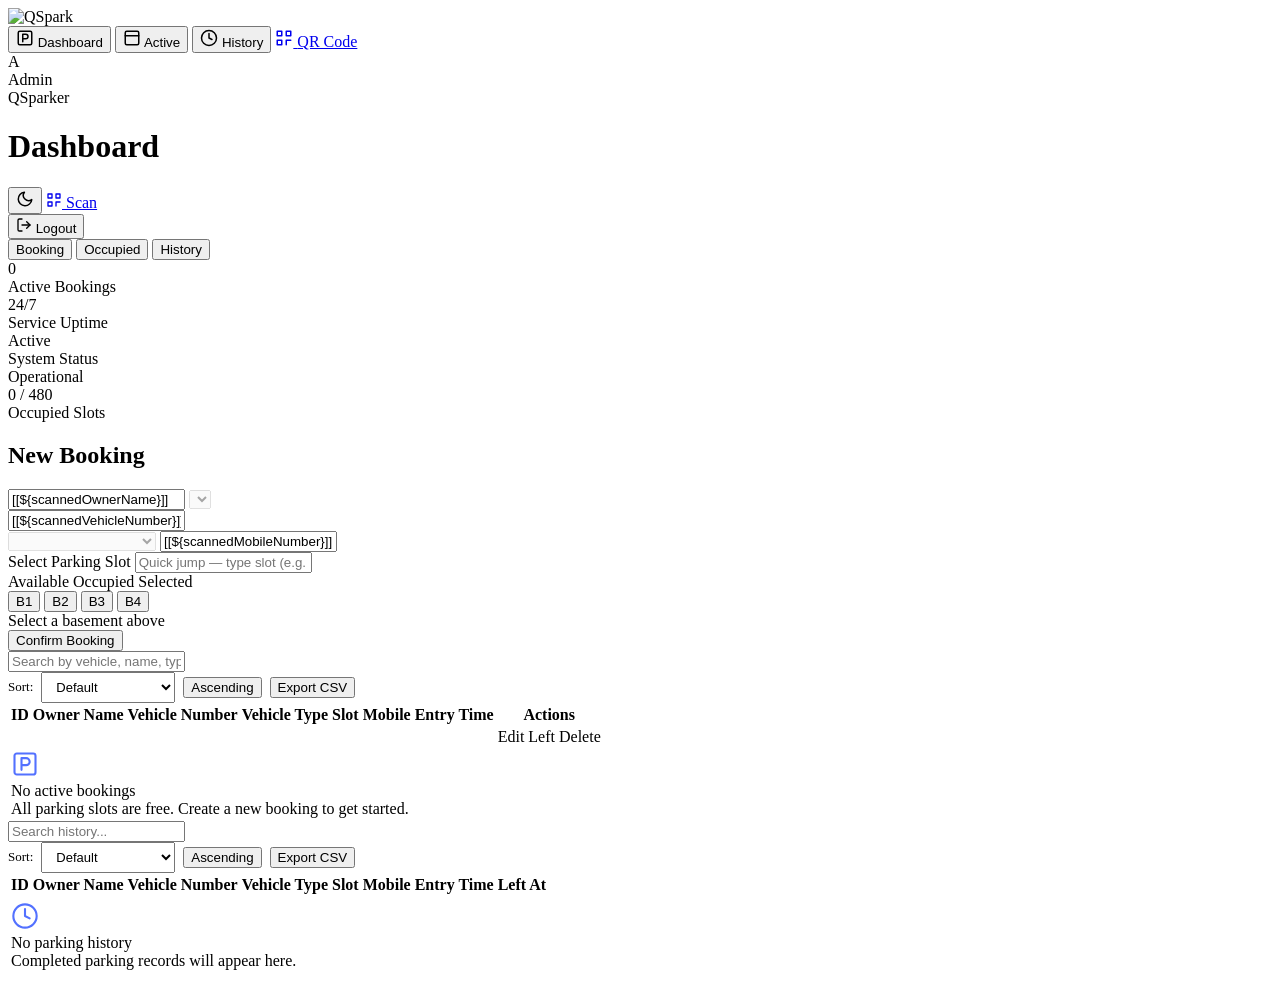
==== commit 1469c49a: "Spring Security migration, GPLv3 licensing, and production hardening - Spring Security 6.0: BCryptPa" ====
--- a/src/main/resources/templates/index.html
+++ b/src/main/resources/templates/index.html
@@ -1,13 +1,30 @@
 <!DOCTYPE html>
+<!--
+  QSpark - A production-grade smart parking management system
+  Copyright (C) 2026 PawanSimha
+
+  This program is free software: you can redistribute it and/or modify
+  it under the terms of the GNU General Public License as published by
+  the Free Software Foundation, either version 3 of the License, or
+  (at your option) any later version.
+
+  This program is distributed in the hope that it will be useful,
+  but WITHOUT ANY WARRANTY; without even the implied warranty of
+  MERCHANTABILITY or FITNESS FOR A PARTICULAR PURPOSE.  See the
+  GNU General Public License for more details.
+
+  You should have received a copy of the GNU General Public License
+  along with this program.  If not, see <https://www.gnu.org/licenses/>.
+-->
 <html xmlns:th="http://www.thymeleaf.org">
 <head>
   <meta charset="UTF-8">
   <meta name="viewport" content="width=device-width, initial-scale=1.0">
-  <title>Q-Park - Dashboard</title>
-  <link rel="icon" type="image/png" href="/logo.png">
+  <title>QSpark - Dashboard</title>
+  <link rel="icon" type="image/x-icon" href="/favicon.ico">
   <link href="https://fonts.googleapis.com/css2?family=Inter:wght@400;500;600;700&display=swap" rel="stylesheet">
   <link href="https://fonts.googleapis.com/css2?family=JetBrains+Mono:wght@500;600&display=swap" rel="stylesheet">
-  <link rel="stylesheet" href="/css/styles.css">
+  <link rel="stylesheet" href="/css/styles.css?v=2">
 </head>
 <body>
 
@@ -19,11 +36,7 @@
   <!-- Sidebar -->
   <aside class="sidebar">
     <div class="sidebar-header">
-      <img src="/logo.png" alt="Q-Park" class="sidebar-logo-img">
-      <div>
-        <div class="sidebar-logo-text"><span>Q</span>-Park</div>
-        <div class="sidebar-logo-sub">Smart Parking</div>
-      </div>
+      <img src="/logo.webp" alt="QSpark" class="sidebar-logo-img">
     </div>
     <nav class="sidebar-nav">
       <button class="sidebar-link active" data-tab="booking" onclick="showTab('booking')">
@@ -56,7 +69,7 @@
         <div class="sidebar-avatar">A</div>
         <div class="sidebar-user-info">
           <div class="sidebar-user-name">Admin</div>
-          <div class="sidebar-user-role">SPPN</div>
+          <div class="sidebar-user-role">QSparker</div>
         </div>
       </div>
     </div>
@@ -82,10 +95,13 @@
           <div class="topbar-date" id="liveDate"></div>
           <div class="topbar-time" id="liveTime"></div>
         </div>
-        <a href="/logout" class="btn btn-ghost btn-sm" style="color:var(--red-500);">
-          <svg width="16" height="16" viewBox="0 0 24 24" fill="none" stroke="currentColor" stroke-width="2" stroke-linecap="round" stroke-linejoin="round"><path d="M9 21H5a2 2 0 0 1-2-2V5a2 2 0 0 1 2-2h4"/><polyline points="16 17 21 12 16 7"/><line x1="21" y1="12" x2="9" y2="12"/></svg>
-          Logout
-        </a>
+        <form action="/logout" method="post" style="display:inline;">
+          <input type="hidden" name="_csrf" th:value="${_csrf.token}">
+          <button type="submit" class="btn btn-ghost btn-sm btn-danger-ghost">
+            <svg width="16" height="16" viewBox="0 0 24 24" fill="none" stroke="currentColor" stroke-width="2" stroke-linecap="round" stroke-linejoin="round"><path d="M9 21H5a2 2 0 0 1-2-2V5a2 2 0 0 1 2-2h4"/><polyline points="16 17 21 12 16 7"/><line x1="21" y1="12" x2="9" y2="12"/></svg>
+            Logout
+          </button>
+        </form>
       </div>
     </header>
 
@@ -121,7 +137,7 @@
             <div class="stat-trend up">Operational</div>
           </div>
           <div class="stat-card">
-            <div class="stat-value" th:text="${#lists.size(list)}">0</div>
+            <div class="stat-value" th:text="${#lists.size(list) + ' / 480'}">0 / 480</div>
             <div class="stat-label">Occupied Slots</div>
           </div>
         </div>
@@ -129,16 +145,15 @@
         <div class="form-box">
           <h2>New Booking</h2>
           <form action="/save" method="post" onsubmit="return prepareSubmit()">
+            <input type="hidden" name="_csrf" th:value="${_csrf.token}">
             <div class="form-grid">
               <input type="text" name="ownerName" id="ownerNameInput" class="input" placeholder="Owner Name" required>
-              <select id="formatSelect" class="input" onchange="onFormatChange()">
-                <option value="">Select Format</option>
-                <option value="std1">Standard (1-letter) — KA 04 A 2256</option>
-                <option value="std2">Standard (2-letter) — DL 03 CA 1234</option>
-                <option value="std3">Standard (3-letter) — ML 04 ASD 5256</option>
-                <option value="bhr">Bharat Series — 26 BH 9876 AB</option>
+              <select id="formatSelect" class="input">
               </select>
-              <input type="text" name="vehicleNumber" id="vehicleInput" class="input" placeholder="Select format above" readonly style="grid-column:1/-1;background:var(--bg-th);cursor:not-allowed;" oninput="this.value=this.value.toUpperCase().replace(/[^A-Z0-9 ]/g,'');" required>
+              <div style="grid-column:1/-1;">
+                <input type="text" name="vehicleNumber" id="vehicleInput" class="input input-readonly" placeholder="Select format above" readonly required>
+                <div th:if="${vehicleNumberError}" class="field-error" th:text="${vehicleNumberError}"></div>
+              </div>
               <select name="vehicleType" id="vehicleTypeInput" class="input" required>
                 <option value="">Select Vehicle Type</option>
                 <option value="Car">Car</option>
@@ -153,7 +168,12 @@
 
             <div class="slot-section">
               <div class="slot-header">
-                <span class="slot-header-label">Select Parking Slot</span>
+                <div class="slot-header-left">
+                  <span class="slot-header-label">Select Parking Slot</span>
+                  <input type="text" id="slotQuickJump" class="slot-quick-jump"
+                         placeholder="Quick jump — type slot (e.g. 042)"
+                         oninput="quickJumpSlot()">
+                </div>
                 <div class="legend">
                   <span class="legend-item"><span class="legend-dot avail"></span> Available</span>
                   <span class="legend-item"><span class="legend-dot occ"></span> Occupied</span>
@@ -229,7 +249,9 @@
                 <tr th:if="${#lists.isEmpty(list)}">
                   <td colspan="8">
                     <div class="empty-state">
-                      <div class="empty-state-icon">&#128663;</div>
+                      <div class="empty-state-icon">
+                        <svg width="28" height="28" viewBox="0 0 24 24" fill="none" stroke="#5371FF" stroke-width="1.8" stroke-linecap="round" stroke-linejoin="round"><rect x="3" y="3" width="18" height="18" rx="2"/><path d="M9 17V7h4a3 3 0 1 1 0 6H9"/></svg>
+                      </div>
                       <div class="empty-state-title">No active bookings</div>
                       <div class="empty-state-desc">All parking slots are free. Create a new booking to get started.</div>
                     </div>
@@ -248,7 +270,16 @@
         <div class="table-container">
           <div class="table-toolbar">
             <input type="text" id="historySearch" class="input" placeholder="Search history..." oninput="filterTable('historyTable', 'historySearch')">
-            <div style="margin-left:auto;">
+            <div style="display:flex;gap:8px;align-items:center;margin-left:auto;">
+              <span style="font-size:13px;color:var(--text-secondary);white-space:nowrap;">Sort:</span>
+              <select id="historySortCol" class="input" style="max-width:140px;padding:6px 28px 6px 10px;font-size:13px;" onchange="sortHistoryTable()">
+                <option value="">Default</option>
+                <option value="3">Vehicle Type</option>
+                <option value="4">Slot Number</option>
+                <option value="6">Entry Time</option>
+                <option value="7">Exit Time</option>
+              </select>
+              <button onclick="toggleHistorySortDir()" class="btn btn-secondary btn-sm" id="historySortDirBtn">Ascending</button>
               <button onclick="exportCSV('historyTable', 'History_Records.csv')" class="btn btn-primary btn-sm">Export CSV</button>
             </div>
           </div>
@@ -280,7 +311,9 @@
                 <tr th:if="${#lists.isEmpty(history)}">
                   <td colspan="8">
                     <div class="empty-state">
-                      <div class="empty-state-icon">&#128203;</div>
+                      <div class="empty-state-icon">
+                        <svg width="28" height="28" viewBox="0 0 24 24" fill="none" stroke="#5371FF" stroke-width="1.8" stroke-linecap="round" stroke-linejoin="round"><circle cx="12" cy="12" r="10"/><polyline points="12 6 12 12 16 14"/></svg>
+                      </div>
                       <div class="empty-state-title">No parking history</div>
                       <div class="empty-state-desc">Completed parking records will appear here.</div>
                     </div>
@@ -308,6 +341,13 @@
   var selectedBasement = '';
   var occupiedSortAsc = true;
 
+  // --- URL param tab deep-link ---
+  (function() {
+    var p = new URLSearchParams(window.location.search);
+    var t = p.get('tab');
+    if (t === 'occupied' || t === 'history') { showTab(t); }
+  })();
+
   // --- Tab Switching ---
   function showTab(name) {
     var titles = { booking: 'Dashboard', occupied: 'Active Bookings', history: 'Parking History' };
@@ -330,37 +370,9 @@
     document.querySelectorAll('.basement-tab').forEach(function (t) {
       t.classList.toggle('active', t.getAttribute('data-b') === b);
     });
-    buildGrid(b);
-  }
-
-  function buildGrid(b) {
-    var grid = document.getElementById('slotGrid');
-    var hidden = document.getElementById('selectedSlot');
-    var status = document.getElementById('slotStatus');
-    hidden.value = '';
-    status.textContent = b + ' — Select a slot';
-    grid.innerHTML = '';
-    var occ = occupiedSlots.split(',').filter(Boolean);
-    for (var i = 1; i <= 50; i++) {
-      var n = i.toString().padStart(2, '0');
-      var slotVal = b + '-' + n;
-      var tile = document.createElement('div');
-      tile.className = 'slot-tile';
-      tile.textContent = n;
-      tile.dataset.slot = slotVal;
-      if (occ.indexOf(slotVal) >= 0) {
-        tile.classList.add('occupied');
-      } else {
-        tile.classList.add('available');
-        tile.onclick = function () {
-          document.querySelectorAll('.slot-tile.selected').forEach(function (t) { t.classList.remove('selected'); });
-          this.classList.add('selected');
-          document.getElementById('selectedSlot').value = this.dataset.slot;
-          document.getElementById('slotStatus').textContent = 'Selected: ' + this.dataset.slot;
-        };
-      }
-      grid.appendChild(tile);
-    }
+    var qj = document.getElementById('slotQuickJump');
+    if (qj) qj.value = '';
+    buildSlotGrid(b, occupiedSlots, 'slotGrid', 'selectedSlot', 'slotStatus');
   }
 
   // --- Form Submit ---
@@ -377,50 +389,19 @@
     return true;
   }
 
-  // --- Vehicle Format ---
-  var formatMap = {
-    'std1': { pattern: '^[A-Z]{2} [0-9]{2} [A-Z]{1} [0-9]{4}$', example: 'KA 04 A 2256' },
-    'std2': { pattern: '^[A-Z]{2} [0-9]{2} [A-Z]{2} [0-9]{4}$', example: 'DL 03 CA 1234' },
-    'std3': { pattern: '^[A-Z]{2} [0-9]{2} [A-Z]{3} [0-9]{4}$', example: 'ML 04 ASD 5256' },
-    'bhr':  { pattern: '^[0-9]{2} BH [0-9]{4} [A-Z]{2}$', example: '26 BH 9876 AB' }
-  };
-
-  function onFormatChange() {
-    var sel = document.getElementById('formatSelect');
-    var inp = document.getElementById('vehicleInput');
-    var fmt = formatMap[sel.value];
-    if (fmt) {
-      inp.placeholder = 'e.g. ' + fmt.example;
-      inp.pattern = fmt.pattern;
-      inp.title = 'Format: ' + fmt.example;
-      inp.readOnly = false;
-      inp.style.background = '';
-      inp.style.cursor = '';
-      inp.value = '';
-    } else {
-      inp.placeholder = 'Select format above';
-      inp.pattern = '';
-      inp.title = '';
-      inp.readOnly = true;
-      inp.style.background = 'var(--bg-th)';
-      inp.style.cursor = 'not-allowed';
-      inp.value = '';
-    }
-  }
-
   // --- Scanned Vehicle Auto-fill ---
   function applyScannedVehicle() {
     if (scannedVehicleNumber && scannedVehicleNumber !== '') {
       var oi = document.getElementById('ownerNameInput');
-      if (oi) { oi.value = scannedOwnerName; oi.readOnly = true; oi.style.background = 'var(--bg-th)'; oi.style.cursor = 'not-allowed'; }
+      if (oi) { oi.value = scannedOwnerName; oi.readOnly = true; oi.classList.add('input-readonly'); }
       var vi = document.getElementById('vehicleInput');
-      if (vi) { vi.value = scannedVehicleNumber; vi.readOnly = true; vi.style.background = 'var(--bg-th)'; vi.style.cursor = 'not-allowed'; }
+      if (vi) { vi.value = scannedVehicleNumber; vi.readOnly = true; vi.classList.add('input-readonly'); }
       var fi = document.getElementById('formatSelect');
-      if (fi) { fi.disabled = true; fi.style.cursor = 'not-allowed'; }
+      if (fi) { fi.disabled = true; fi.classList.add('input-readonly'); }
       var ti = document.getElementById('vehicleTypeInput');
-      if (ti) { ti.value = scannedVehicleType; ti.disabled = true; ti.style.cursor = 'not-allowed'; }
+      if (ti) { ti.value = scannedVehicleType; ti.disabled = true; ti.classList.add('input-readonly'); }
       var mi = document.getElementById('mobileNumberInput');
-      if (mi) { mi.value = scannedMobileNumber; mi.readOnly = true; mi.style.background = 'var(--bg-th)'; mi.style.cursor = 'not-allowed'; }
+      if (mi) { mi.value = scannedMobileNumber; mi.readOnly = true; mi.classList.add('input-readonly'); }
     }
   }
   applyScannedVehicle();
@@ -446,6 +427,37 @@
     sortOccupiedTable();
   }
 
+  // --- History Table Sort ---
+  var historySortAsc = true;
+
+  function sortHistoryTable() {
+    var mode = document.getElementById('historySortCol').value;
+    var tbody = document.querySelector('#historyTable tbody');
+    var rows = Array.from(tbody.querySelectorAll('tr'));
+    if (!mode || rows.length === 0 || !rows[0].cells) { return; }
+    var col = parseInt(mode);
+    rows.sort(function (a, b) {
+      var va = a.cells[col] ? a.cells[col].textContent.trim() : '';
+      var vb = b.cells[col] ? b.cells[col].textContent.trim() : '';
+      return historySortAsc ? va.localeCompare(vb) : vb.localeCompare(va);
+    });
+    rows.forEach(function (r) { tbody.appendChild(r); });
+  }
+
+  function toggleHistorySortDir() {
+    historySortAsc = !historySortAsc;
+    document.getElementById('historySortDirBtn').textContent = historySortAsc ? 'Ascending' : 'Descending';
+    sortHistoryTable();
+  }
+
+  // --- Init on DOM ready ---
+  document.addEventListener('DOMContentLoaded', function () {
+    populateFormatSelect('formatSelect');
+    setupVehicleFormat('formatSelect', 'vehicleInput');
+    if (document.getElementById('occupiedTable')) paginateTable('occupiedTable', 25);
+    if (document.getElementById('historyTable')) paginateTable('historyTable', 25);
+  });
+
   // --- Confirmation Dialogs ---
   function confirmDelete(event, el) {
     event.preventDefault();
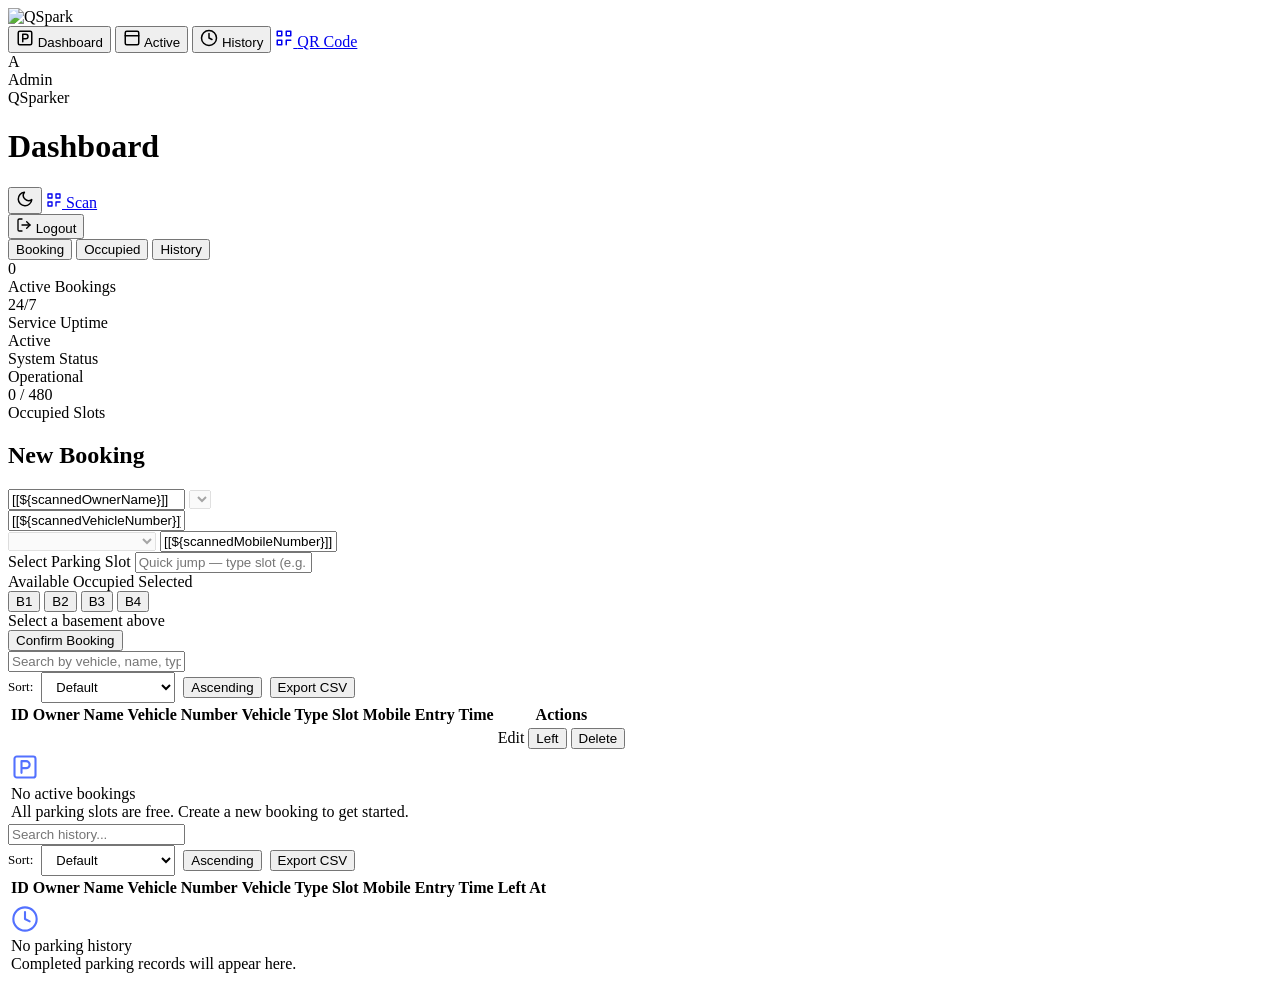
==== commit fc337e5a: "Fix landing nav overlap, login CSRF crash, and add dark mode to login page" ====
--- a/src/main/resources/templates/index.html
+++ b/src/main/resources/templates/index.html
@@ -36,7 +36,7 @@
   <!-- Sidebar -->
   <aside class="sidebar">
     <div class="sidebar-header">
-      <img src="/logo.webp" alt="QSpark" class="sidebar-logo-img">
+      <img src="/logo-light.webp" alt="QSpark" class="sidebar-logo-img" data-theme-img data-theme-light="/logo-light.webp" data-theme-dark="/logo-dark.webp">
     </div>
     <nav class="sidebar-nav">
       <button class="sidebar-link active" data-tab="booking" onclick="showTab('booking')">
@@ -241,8 +241,14 @@
                   <td>
                     <div class="action-group">
                       <a th:href="@{/edit/{id}(id=${p.id})}" class="action-btn edit">Edit</a>
-                      <a th:href="@{/left/{id}(id=${p.id})}" class="action-btn left" onclick="return confirmLeft(event, this)">Left</a>
-                      <a th:href="@{/delete/{id}(id=${p.id})}" class="action-btn danger" onclick="return confirmDelete(event, this)">Delete</a>
+                       <form th:action="@{/left/{id}(id=${p.id})}" method="post" style="display:inline" class="action-form">
+                           <input type="hidden" name="_csrf" th:value="${_csrf.token}">
+                           <button type="button" class="action-btn left" onclick="confirmLeft(event, this)">Left</button>
+                       </form>
+                       <form th:action="@{/delete/{id}(id=${p.id})}" method="post" style="display:inline" class="action-form">
+                           <input type="hidden" name="_csrf" th:value="${_csrf.token}">
+                           <button type="button" class="action-btn danger" onclick="confirmDelete(event, this)">Delete</button>
+                       </form>
                     </div>
                   </td>
                 </tr>
@@ -459,14 +465,14 @@
   });
 
   // --- Confirmation Dialogs ---
-  function confirmDelete(event, el) {
+   function confirmDelete(event, el) {
     event.preventDefault();
     Modal.confirm({
       title: 'Delete Booking',
       message: 'Are you sure you want to delete this booking? This cannot be undone.',
       confirmText: 'Delete',
       confirmClass: 'btn-danger',
-      onConfirm: function () { window.location.href = el.href; }
+      onConfirm: function () { el.closest('form').submit(); }
     });
     return false;
   }
@@ -478,7 +484,7 @@
       message: 'Mark this vehicle as having left the parking slot? It will be moved to history.',
       confirmText: 'Mark Left',
       confirmClass: 'btn-primary',
-      onConfirm: function () { window.location.href = el.href; }
+      onConfirm: function () { el.closest('form').submit(); }
     });
     return false;
   }
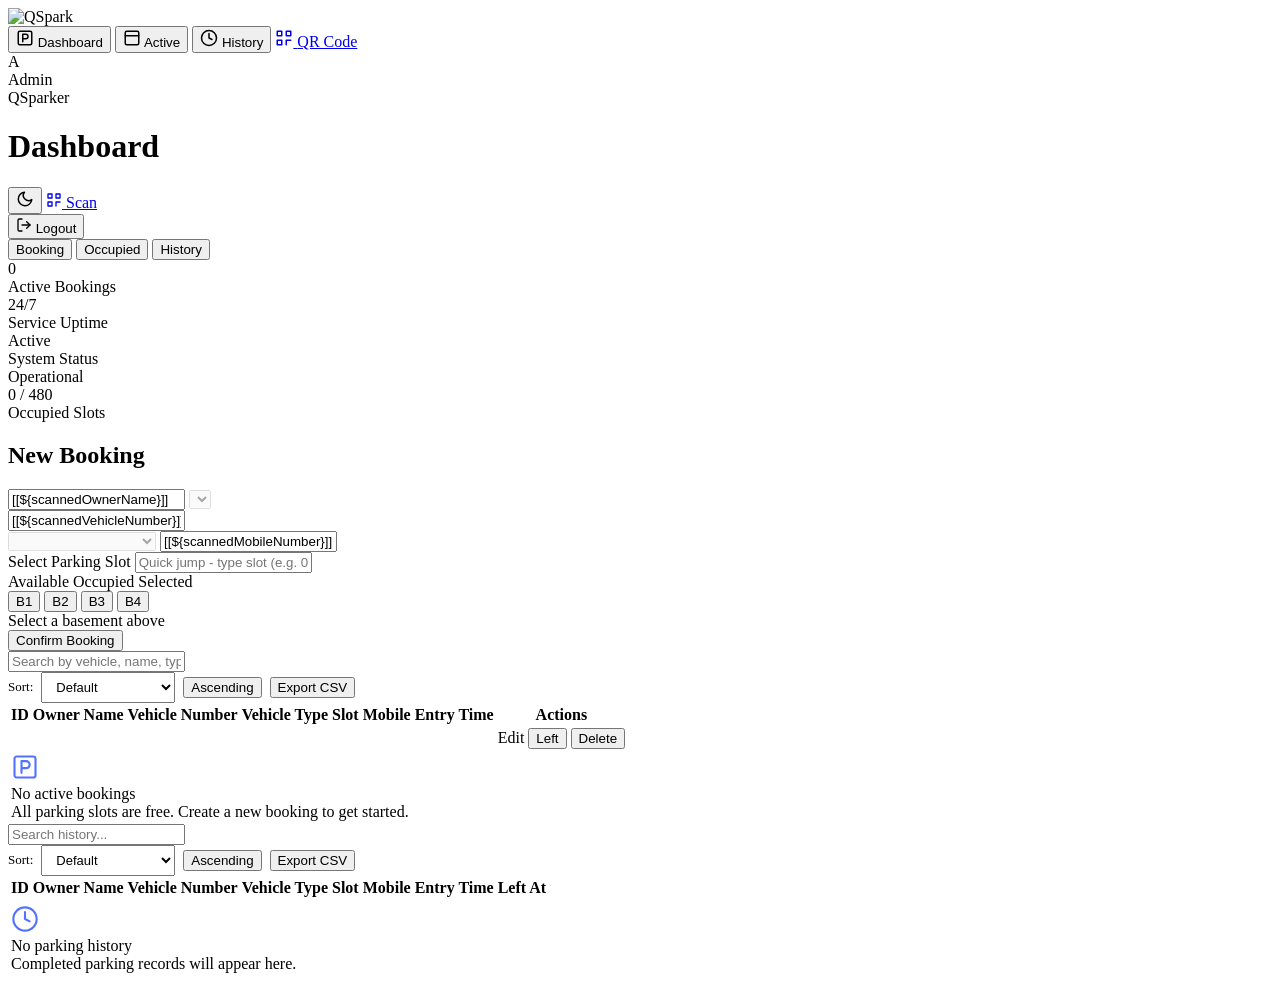
==== commit d2ba4f7f: "Fix em dashes across all files (punctuation consistency)" ====
--- a/src/main/resources/templates/index.html
+++ b/src/main/resources/templates/index.html
@@ -1,7 +1,7 @@
 <!DOCTYPE html>
 <!--
   QSpark - A production-grade smart parking management system
-  Copyright (C) 2026 PawanSimha
+  Copyright (C) 2026 Pawan Simha R
 
   This program is free software: you can redistribute it and/or modify
   it under the terms of the GNU General Public License as published by
@@ -171,7 +171,7 @@
                 <div class="slot-header-left">
                   <span class="slot-header-label">Select Parking Slot</span>
                   <input type="text" id="slotQuickJump" class="slot-quick-jump"
-                         placeholder="Quick jump — type slot (e.g. 042)"
+                         placeholder="Quick jump - type slot (e.g. 042)"
                          oninput="quickJumpSlot()">
                 </div>
                 <div class="legend">
@@ -494,3 +494,4 @@
 
 </body>
 </html>
+
